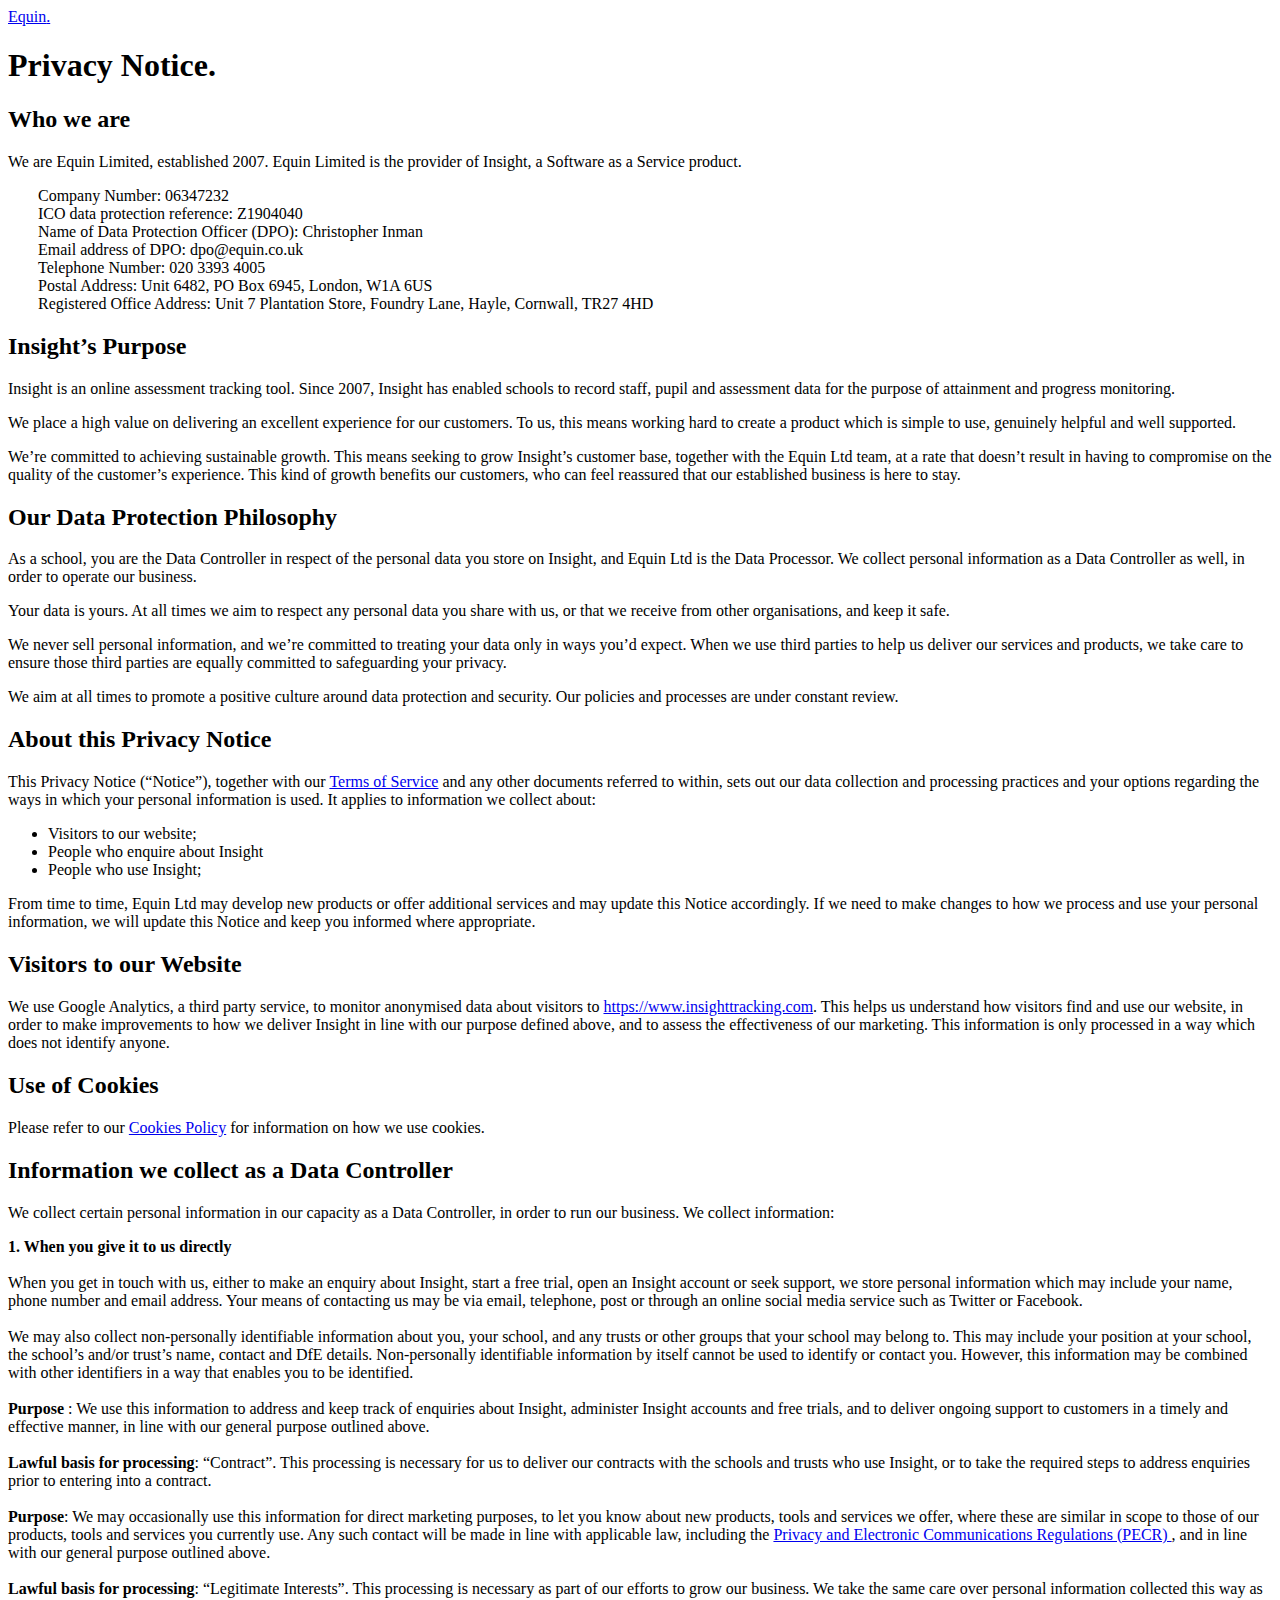
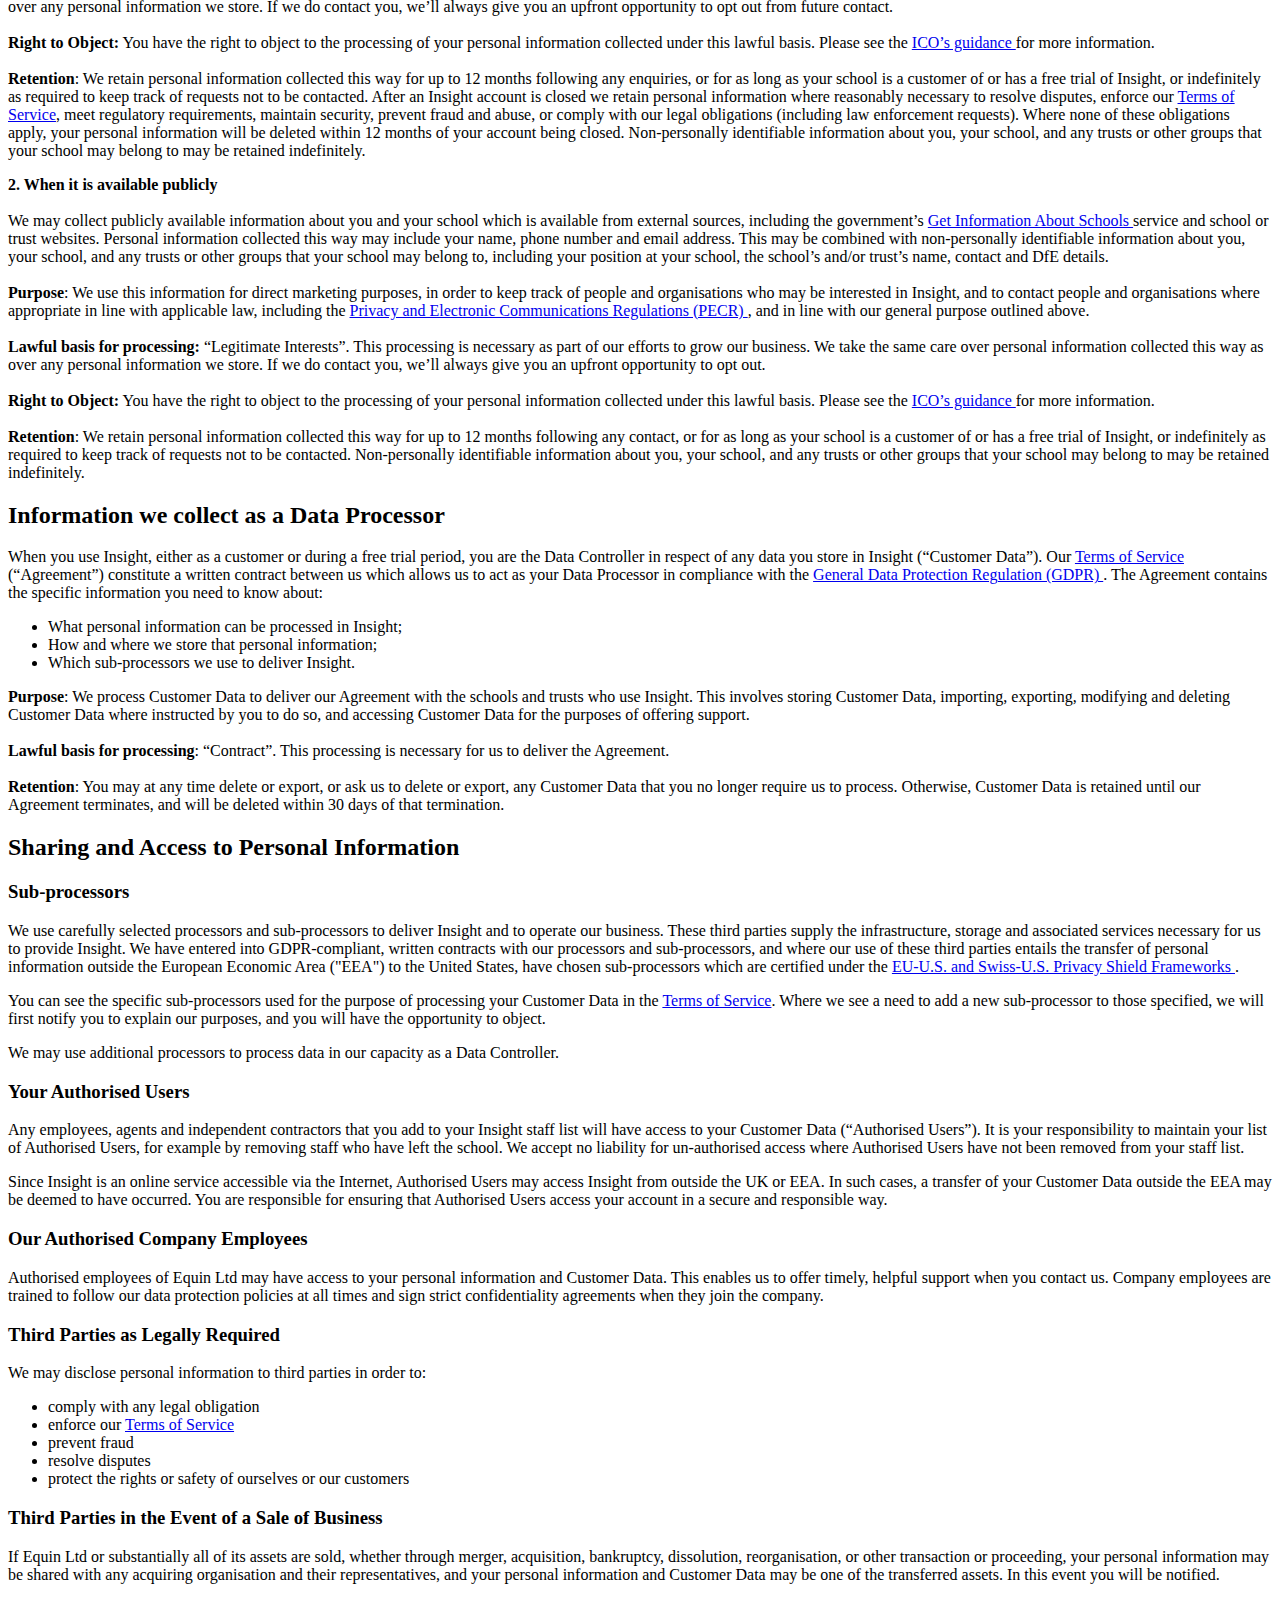
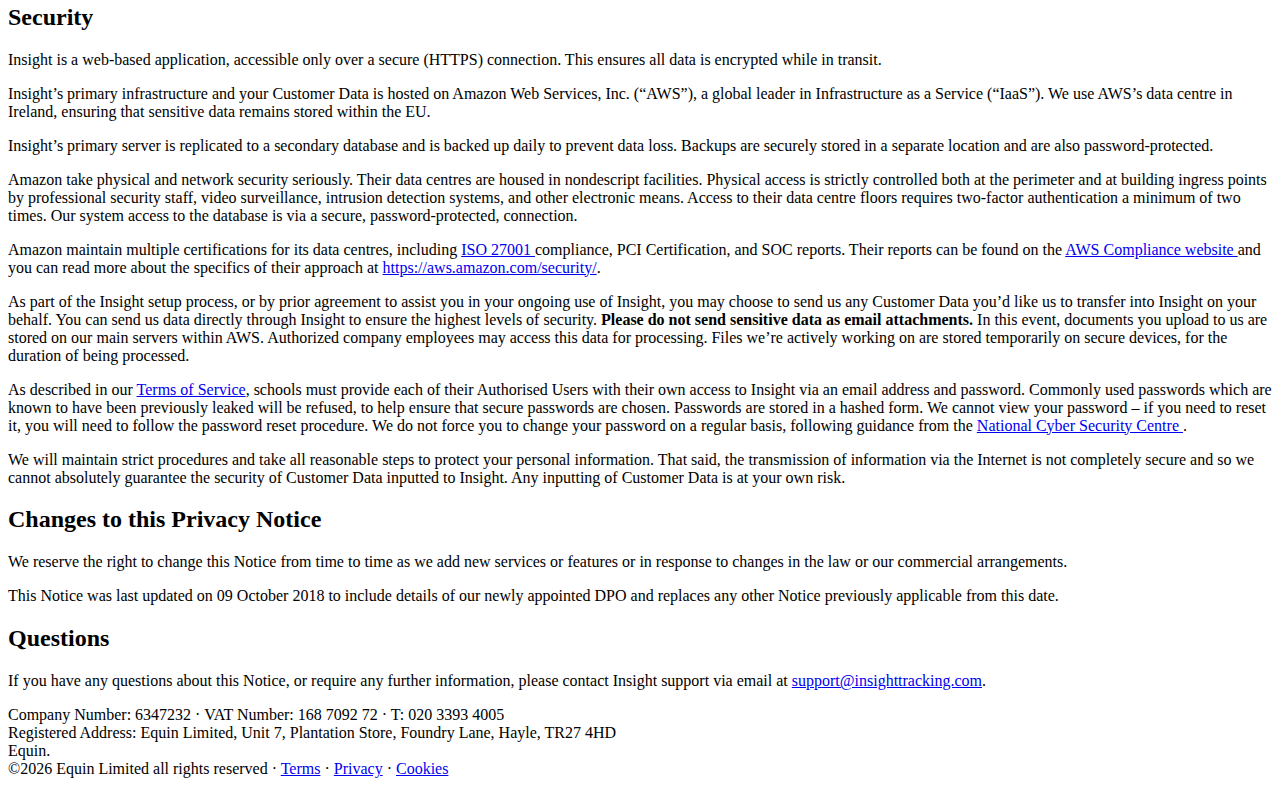
==== privacy.html @ fc026d19 "Removed phone number" ====
<!DOCTYPE html>
<html lang="en">
	<head>
		<meta charset="utf-8" />
		<meta name="viewport" content="width=device-width, initial-scale=1">
		<title>Equin</title>
		<meta name="description" content="Equin" />
		<link href="https://fonts.googleapis.com/css?family=Montserrat:300,400,600" rel="stylesheet" />
		<link href="style.css" rel="stylesheet" />
		<link rel="stylesheet" href="https://use.fontawesome.com/releases/v5.7.1/css/all.css" integrity="sha384-fnmOCqbTlWIlj8LyTjo7mOUStjsKC4pOpQbqyi7RrhN7udi9RwhKkMHpvLbHG9Sr" crossorigin="anonymous">
	</head>

	<body>
		<header>
			<div class="container">
				<div class="header-info">
					<a href="index.html" class="logo">Equin<span class="blue dot">.</span></a>
					<div class="contact">
						<!--<span class="contact-icon phone">
							<a href="tel:01234567890"><i class="fas fa-phone"></i></span></a>
						</span>-->
						<span class="contact-icon email">
								<a href="mailTo:email@address.com" target="_blank"><i class="fas fa-envelope"></i></span></a>
						</span>
					</div>
				</div>
			</div>
		</header>
			<section class="content">
				<div class="content-wrapper">
					<h1>Privacy Notice<span class="blue dot">.</span></h1>
				<div>
					<h2>Who we are</h2>
					<p>
						We are Equin Limited, established 2007. Equin Limited is the provider of Insight, a Software as a Service product.
					</p>
					<p style="margin-left: 30px;">
						Company Number: 06347232<br />
						ICO data protection reference: Z1904040<br />
						Name of Data Protection Officer (DPO): Christopher Inman<br />
						Email address of DPO: dpo@equin.co.uk<br />
						Telephone Number: 020 3393 4005<br />
						Postal Address: Unit 6482, PO Box 6945, London, W1A 6US<br />
						Registered Office Address: Unit 7 Plantation Store, Foundry Lane, Hayle, Cornwall, TR27 4HD
					</p>
					<h2>Insight’s Purpose</h2>
					<p>
						Insight is an online assessment tracking tool. Since 2007,
						Insight has enabled schools to record staff, pupil and assessment data for the
						purpose of attainment and progress monitoring.
					</p>
					<p>
						We place a high value on delivering an excellent experience
						for our customers. To us, this means working hard to create a product which is
						simple to use, genuinely helpful and well supported.
					</p>
					<p>
						We’re committed to achieving sustainable growth. This means seeking
						to grow Insight’s customer base, together with the Equin Ltd team, at a rate
						that doesn’t result in having to compromise on the quality of the customer’s
						experience. This kind of growth benefits our customers, who can feel reassured
						that our established business is here to stay.
					</p>
					<h2>Our Data Protection Philosophy</h2>
					<p>
						As a school, you are the Data Controller in respect of the
						personal data you store on Insight, and Equin Ltd is the Data Processor. We
						collect personal information as a Data Controller as well, in order to operate our
						business.
					</p>
					<p>
						Your data is yours. At all times we aim to respect any
						personal data you share with us, or that we receive from other organisations,
						and keep it safe.
					</p>
					<p>
						We never sell personal information, and we’re committed to treating
						your data only in ways you’d expect. When we use third parties to help us
						deliver our services and products, we take care to ensure those third parties
						are equally committed to safeguarding your privacy.
					</p>
					<p>
						We aim at all times to promote a positive culture around
						data protection and security. Our policies and processes are under constant
						review.
					</p>
					<h2>About this Privacy Notice</h2>
					<p>
						This Privacy Notice (“Notice”), together with our <a href="https://www.insighttracking.com/terms-of-service">Terms of Service</a>
						and any other documents referred to within, sets out our data collection and
						processing practices and your options regarding the ways in which your personal
						information is used.  It applies to information we collect about:
					</p>
					<ul class="bullet">
						<li> Visitors to our website; </li>
						<li>People who enquire about Insight</li>
						<li>People who use Insight;</li>
					</ul>
					<p>
						From time to time, Equin Ltd may develop new products or
						offer additional services and may update this Notice accordingly. If we need to
						make changes to how we process and use your personal information, we will
						update this Notice and keep you informed where appropriate.
					</p>
					<h2>Visitors to our Website</h2>
					<p>
						We use Google Analytics, a third party service, to monitor
						anonymised data about visitors to <a href="https://www.insighttracking.com">https://www.insighttracking.com</a>.
						This helps us understand how visitors find and use our website, in order to
						make improvements to how we deliver Insight in line with our purpose defined
						above, and to assess the effectiveness of our marketing. This information is
						only processed in a way which does not identify anyone.
					</p>
					<h2>Use of Cookies</h2>
					<p>
						Please refer to our <a href="https://www.insighttracking.com/cookies-policy">Cookies Policy</a> for
						information on how we use cookies.
					</p>
					<h2>Information we collect as a Data Controller</h2>
					<p>
						We collect certain personal information in our capacity as a
						Data Controller, in order to run our business. We collect information:
					</p>
					<p>
						<b>
							1. When you give it to us directly <br>
						</b><br>
						When you get in touch with us, either to make an enquiry about Insight, start a
						free trial, open an Insight account or seek support, we store personal
						information which may include your name, phone number and email address. Your means
						of contacting us may be via email, telephone, post or through an online social
						media service such as Twitter or Facebook.<br>
						<br>
						We may also collect non-personally identifiable information about you, your
						school, and any trusts or other groups that your school may belong to. This may
						include your position at your school, the school’s and/or trust’s name, contact
						and DfE details. Non-personally identifiable information by itself cannot be
						used to identify or contact you. However, this information may be combined with
						other identifiers in a way that enables you to be identified.<b>
							<br>
							<br>
							Purpose
						</b>: We use this information to address and keep track of enquiries about
						Insight, administer Insight accounts and free trials, and to deliver ongoing
						support to customers in a timely and effective manner, in line with our general
						purpose outlined above.<br>
						<br>
						<b>Lawful basis for processing</b>: “Contract”. This processing is necessary
						for us to deliver our contracts with the schools and trusts who use Insight, or
						to take the required steps to address enquiries prior to entering into a
						contract.<br>
						<br>
						<b>Purpose</b>: We may occasionally use this information for direct marketing
						purposes, to let you know about new products, tools and services we offer,
						where these are similar in scope to those of our products, tools and services
						you currently use. Any such contact will be made in line with applicable law,
						including the <a href="https://ico.org.uk/about-the-ico/what-we-do/legislation-we-cover/privacy-and-electronic-communications-regulations/">
							Privacy
							and Electronic Communications Regulations (PECR)
						</a>, and in line with our
						general purpose outlined above.<br>
						<br>
						<b>Lawful basis for processing</b>: “Legitimate Interests”. This processing is
						necessary as part of our efforts to grow our business. We take the same care
						over personal information collected this way as over any personal information
						we store. If we do contact you, we’ll always give you an upfront opportunity to
						opt out from future contact.<br>
						<br>
						<b>Right to Object:</b> You have the right to object to the processing of your
						personal information collected under this lawful basis. Please see the <a href="https://ico.org.uk/for-organisations/guide-to-the-general-data-protection-regulation-gdpr/individual-rights/right-to-object/">
							ICO’s
							guidance
						</a> for more information.<br>
						<br>
						<b>Retention</b>: We retain personal information collected this way for up to
						12 months following any enquiries, or for as long as your school is a customer
						of or has a free trial of Insight, or indefinitely as required to keep track of
						requests not to be contacted. After an Insight account is closed we retain personal
						information where reasonably necessary to resolve disputes, enforce our <a href="https://www.insighttracking.com/terms-of-service">Terms of Service</a>, meet
						regulatory requirements, maintain security, prevent fraud and abuse, or comply
						with our legal obligations (including law enforcement requests). Where none of
						these obligations apply, your personal information will be deleted within 12
						months of your account being closed. Non-personally identifiable information
						about you, your school, and any trusts or other groups that your school may
						belong to may be retained indefinitely.
					</p>
					<p>
						<b>
							2. When it
							is available publicly<br>
							<br>
						</b>We may collect publicly available information about you and your school
						which is available from external sources, including the government’s <a href="https://get-information-schools.service.gov.uk/">
							Get Information About
							Schools
						</a> service and school or trust websites. Personal information
						collected this way may include your name, phone number and email address. This
						may be combined with non-personally identifiable information about you, your
						school, and any trusts or other groups that your school may belong to,
						including your position at your school, the school’s and/or trust’s name,
						contact and DfE details.<br>
						<br>
						<b>Purpose</b>: We use this information for direct marketing purposes, in order
						to keep track of people and organisations who may be interested in Insight, and
						to contact people and organisations where appropriate in line with applicable
						law, including the <a href="https://ico.org.uk/about-the-ico/what-we-do/legislation-we-cover/privacy-and-electronic-communications-regulations/">
							Privacy
							and Electronic Communications Regulations (PECR)
						</a>, and in line with our
						general purpose outlined above.<br>
						<br>
						<b>Lawful basis for processing:</b> “Legitimate Interests”. This processing is
						necessary as part of our efforts to grow our business. We take the same care
						over personal information collected this way as over any personal information
						we store. If we do contact you, we’ll always give you an upfront opportunity to
						opt out.<br>
						<br>
						<b>Right to Object:</b> You have the right to object to the processing of your
						personal information collected under this lawful basis. Please see the <a href="https://ico.org.uk/for-organisations/guide-to-the-general-data-protection-regulation-gdpr/individual-rights/right-to-object/">
							ICO’s
							guidance
						</a> for more information.<br>
						<br>
						<b>Retention</b>: We retain personal information collected this way for up to
						12 months following any contact, or for as long as your school is a customer of
						or has a free trial of Insight, or indefinitely as required to keep track of
						requests not to be contacted. Non-personally identifiable information about
						you, your school, and any trusts or other groups that your school may belong to
						may be retained indefinitely.
					</p>
					<h2>Information we collect as a Data Processor</h2>
					<p>
						When you use Insight, either as a customer or during a free
						trial period, you are the Data Controller in respect of any data you store in
						Insight (“Customer Data”). Our <a href="https://www.insighttracking.com/terms-of-service">Terms of Service</a> (“Agreement”)
						constitute a written contract between us which allows us to act as your Data
						Processor in compliance with the <a href="https://ico.org.uk/for-organisations/guide-to-the-general-data-protection-regulation-gdpr/individual-rights/right-to-object/">
							General
							Data Protection Regulation (GDPR)
						</a>. The Agreement contains the specific information
						you need to know about:
					</p>
					<ul class=bullet>
						<li>What personal information can be processed in Insight;</li>
						<li>How and where we store that personal information;</li>
						<li>Which sub-processors we use to deliver Insight.</li>
					</ul>
					<p>
						<b>Purpose</b>: We process Customer Data to deliver our Agreement
						with the schools and trusts who use Insight. This involves storing Customer
						Data, importing, exporting, modifying and deleting Customer Data where
						instructed by you to do so, and accessing Customer Data for the purposes of
						offering support.<br>
						<br>
						<b>Lawful basis for processing</b>: “Contract”. This processing is necessary
						for us to deliver the Agreement.<br>
						<br>
						<b>Retention</b>: You may at any time delete or export, or ask us to delete or
						export, any Customer Data that you no longer require us to process. Otherwise,
						Customer Data is retained until our Agreement terminates, and will be deleted
						within 30 days of that termination.
					</p>
					<h2>Sharing and Access to Personal Information</h2>
					<h3>Sub-processors</h3>
					<p>
						We use carefully selected processors and sub-processors to
						deliver Insight and to operate our business. These third parties supply the
						infrastructure, storage and associated services necessary for us to provide Insight.
						We have entered into GDPR-compliant, written contracts with our processors and sub-processors,
						and where our use of these third parties entails the transfer of personal
						information outside the European Economic Area (&quot;EEA&quot;) to the United
						States, have chosen sub-processors which are certified under the <a href="https://www.privacyshield.gov/welcome">
							EU-U.S. and Swiss-U.S. Privacy Shield
							Frameworks
						</a>.
					</p>
					<p>
						You can see the specific sub-processors used for the purpose
						of processing your Customer Data in the <a href="https://www.insighttracking.com/terms-of-service">Terms of Service</a>.
						Where we see a need to add a new sub-processor to those specified, we will
						first notify you to explain our purposes, and you will have the opportunity to
						object.
					</p>
					<p>
						We may use additional processors to process data in our
						capacity as a Data Controller.
					</p>
					<h3>Your Authorised Users</h3>
					<p>
						Any employees, agents and independent contractors that
						you add to your Insight staff list will have access to your Customer Data
						(“Authorised Users”). It is your responsibility to maintain your list of
						Authorised Users, for example by removing staff who have left the school. We
						accept no liability for un-authorised access where Authorised Users have not
						been removed from your staff list.
					</p>
					<p>
						Since Insight is an online service accessible via the
						Internet, Authorised Users may access Insight from outside the UK or EEA. In
						such cases, a transfer of your Customer Data outside the EEA may be deemed to
						have occurred. You are responsible for ensuring that Authorised Users access your
						account in a secure and responsible way.
					</p>
					<h3>Our Authorised Company Employees</h3>
					<p>
						Authorised employees of Equin Ltd may have access to your personal
						information and Customer Data. This enables us to offer timely, helpful
						support when you contact us. Company employees are trained to follow our data
						protection policies at all times and sign strict confidentiality agreements
						when they join the company.
					</p>
					<h3>Third Parties as Legally Required</h3>
					<p>
						We may disclose personal information to third parties in
						order to:
					</p>
					<ul class=bullet>
						<li>comply with any legal obligation</li>
						<li>enforce our <a href="https://www.insighttracking.com/terms-of-service">Terms of Service</a></li>
						<li>prevent fraud</li>
						<li>resolve disputes</li>
						<li>protect the rights or safety of ourselves or our customers</li>
					</ul>
					<h3>Third Parties in the Event of a Sale of Business</h3>
					<p>
						If Equin Ltd or substantially all of its assets are sold,
						whether through merger, acquisition, bankruptcy, dissolution, reorganisation,
						or other transaction or proceeding, your personal information may be shared
						with any acquiring organisation and their representatives, and your personal
						information and Customer Data may be one of the transferred assets. In this
						event you will be notified.
					</p>
					<h2>Security</h2>
					<p>
						Insight is a web-based application, accessible only over a
						secure (HTTPS) connection. This ensures all data is encrypted while in transit.
					</p>
					<p>
						Insight’s primary infrastructure
						and your Customer Data is hosted on Amazon Web Services, Inc. (“AWS”), a global
						leader in Infrastructure as a Service (“IaaS”). We use AWS’s data centre in
						Ireland, ensuring that sensitive data remains stored within the EU.
					</p>
					<p>
						Insight’s primary server is replicated to a secondary
						database and is backed up daily to prevent data loss. Backups are securely
						stored in a separate location and are also password-protected.
					</p>
					<p>
						Amazon take physical and network security seriously. Their
						data centres are housed in nondescript facilities. Physical access is strictly
						controlled both at the perimeter and at building ingress points by professional
						security staff, video surveillance, intrusion detection systems, and other
						electronic means. Access to their data centre floors requires two-factor
						authentication a minimum of two times. Our system access to the database is via
						a secure, password-protected, connection.
					</p>
					<p>
						Amazon maintain multiple
						certifications for its data centres, including
						<a href="https://www.iso.org/isoiec-27001-information-security.html"> ISO 27001 </a>
						compliance, PCI Certification, and SOC
						reports. Their reports can be found on the
						<a href="https://aws.amazon.com/compliance/"> AWS Compliance website </a>
						and you can read more about the
						specifics of their approach at
						<a href="https://aws.amazon.com/security/">https://aws.amazon.com/security/</a>.
					</p>
					<p>
						As part of the Insight setup process, or by prior agreement to
						assist you in your ongoing use of Insight, you may choose to send us any
						Customer Data you’d like us to transfer into Insight on your behalf. You can
						send us data directly through Insight to ensure the highest levels of security.
						<b>Please do not send sensitive data as email attachments. </b>In this event,
						documents you upload to us are stored on our main servers within AWS.
						Authorized company employees may access this data for processing. Files we’re
						actively working on are stored temporarily on secure devices, for the duration
						of being processed.
					</p>
					<p>
						As described in our <a href="https://www.insighttracking.com/terms-of-service">Terms of Service</a>, schools
						must provide each of their Authorised Users with their own access to Insight
						via an email address and password. Commonly used passwords which are known to
						have been previously leaked will be refused, to help ensure that secure
						passwords are chosen. Passwords are stored in a hashed form. We cannot view
						your password – if you need to reset it, you will need to follow the password
						reset procedure. We do not force you to change your password on a regular
						basis, following guidance from the <a href="https://www.ncsc.gov.uk/articles/problems-forcing-regular-password-expiry">
							National
							Cyber Security Centre
						</a>.
					</p>
					<p>
						We will
						maintain strict procedures and take all reasonable steps to protect your
						personal information. That said, the transmission of information via the
						Internet is not completely secure and so we cannot absolutely guarantee the
						security of Customer Data inputted to Insight. Any inputting of Customer Data
						is at your own risk.
					</p>
					<h2>Changes to this Privacy Notice</h2>
					<p>
						We reserve the right to change this Notice from time to time
						as we add new services or features or in response to changes in the law or our
						commercial arrangements.
					</p>
					<p>
						This Notice was last updated on 09 October 2018 to include details of our newly appointed DPO and replaces any
						other Notice previously applicable from this date.
					</p>
					<h2>Questions</h2>
					<p>
						If you have any questions about this Notice, or require any
						further information, please contact Insight support via email at <a href="mailto:support@insighttracking.com">support@insighttracking.com</a>.
					</p>
				</div>
			</section>
			<footer>
				<div class="container">
					<div class="footer-col footer-col-1">
						<span class="footer-copy">Company Number: 6347232 &middot; VAT Number: 168 7092 72 &middot; T: 020 3393 4005</span><br>
						<span class="footer-copy">Registered Address: Equin Limited, Unit 7, Plantation Store, Foundry Lane, Hayle, TR27 4HD</span>
					</div>
					<div class="footer-col footer-col-2">
						<div class="footer-logo">
							Equin<span class="blue footer-dot">.</span>
						</div>
						&copy;<script type="text/javascript">document.write(new Date().getFullYear());</script> Equin Limited all rights reserved &middot; <a href="terms.html">Terms</a> &middot; <a href="privacy.html">Privacy</a> &middot; <a href="cookies.html">Cookies</a>
					</div>
				</div>
			</footer>
	</body>
</html>
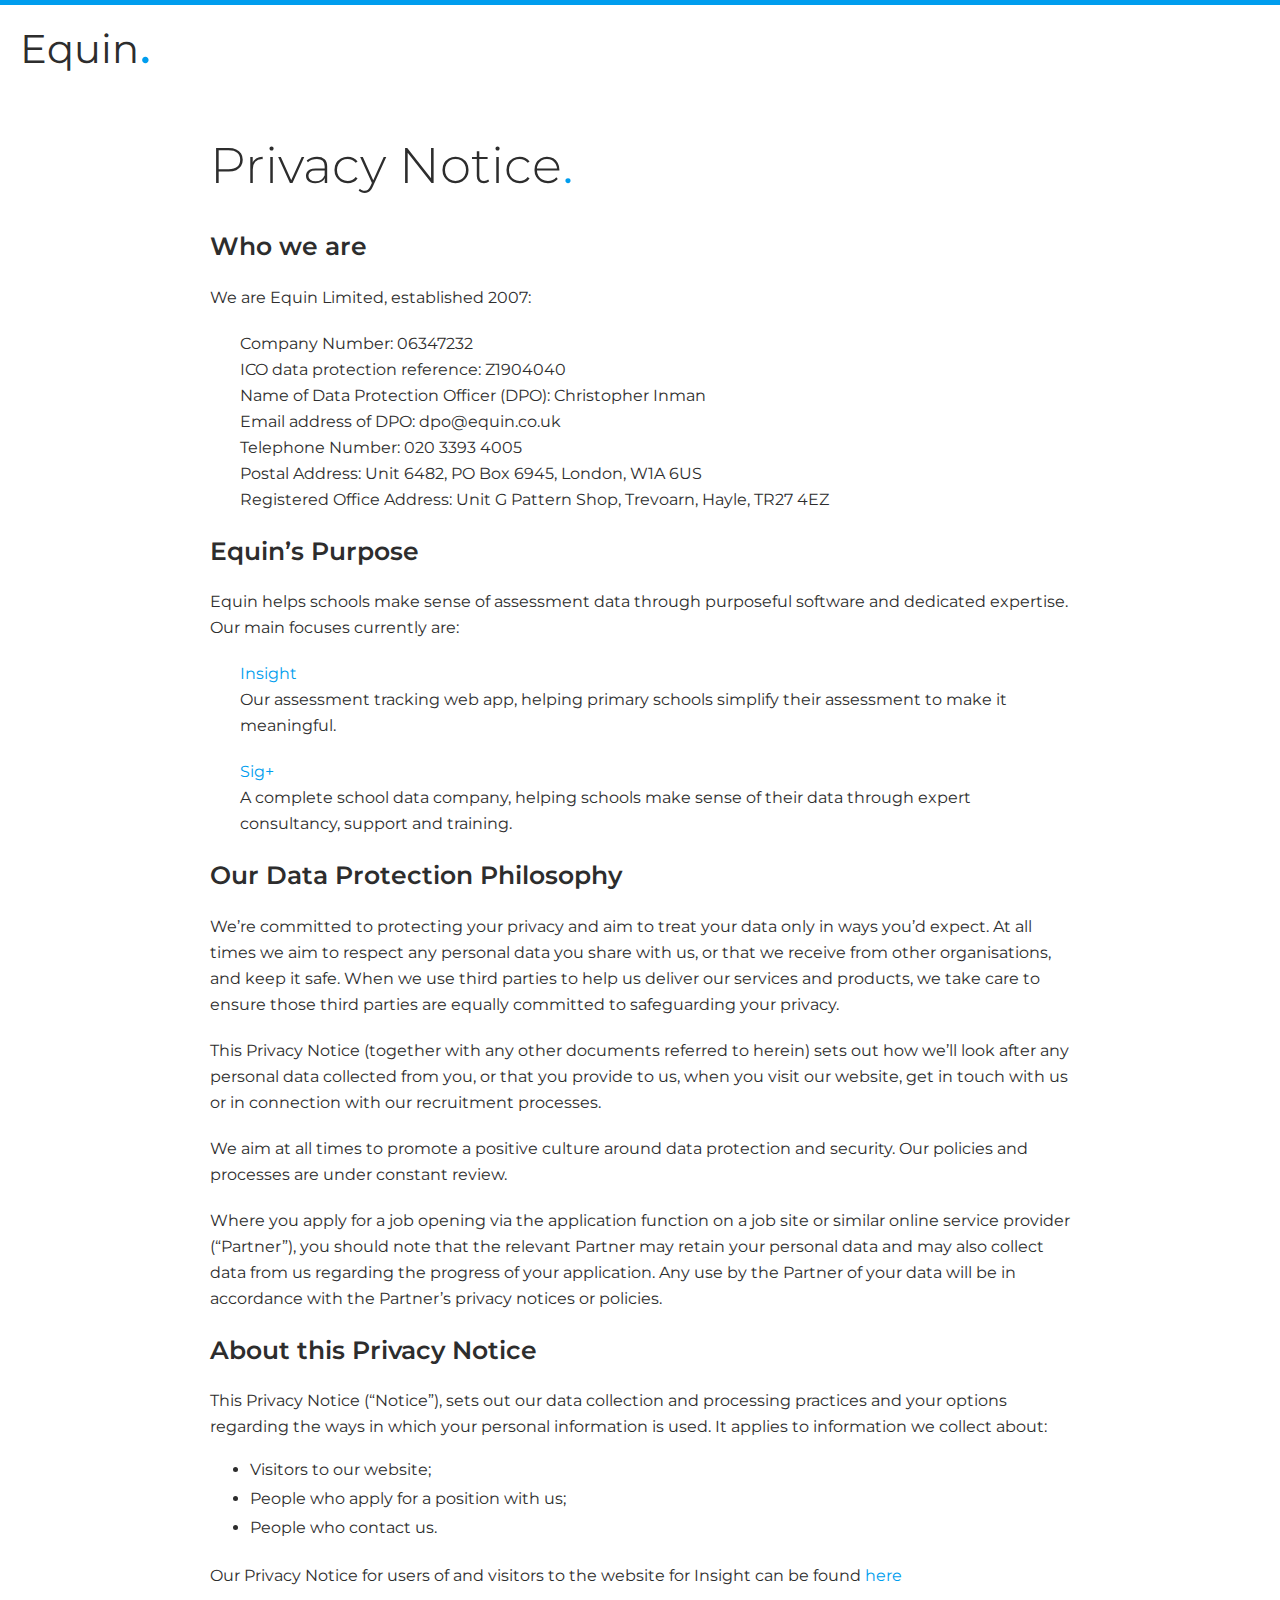
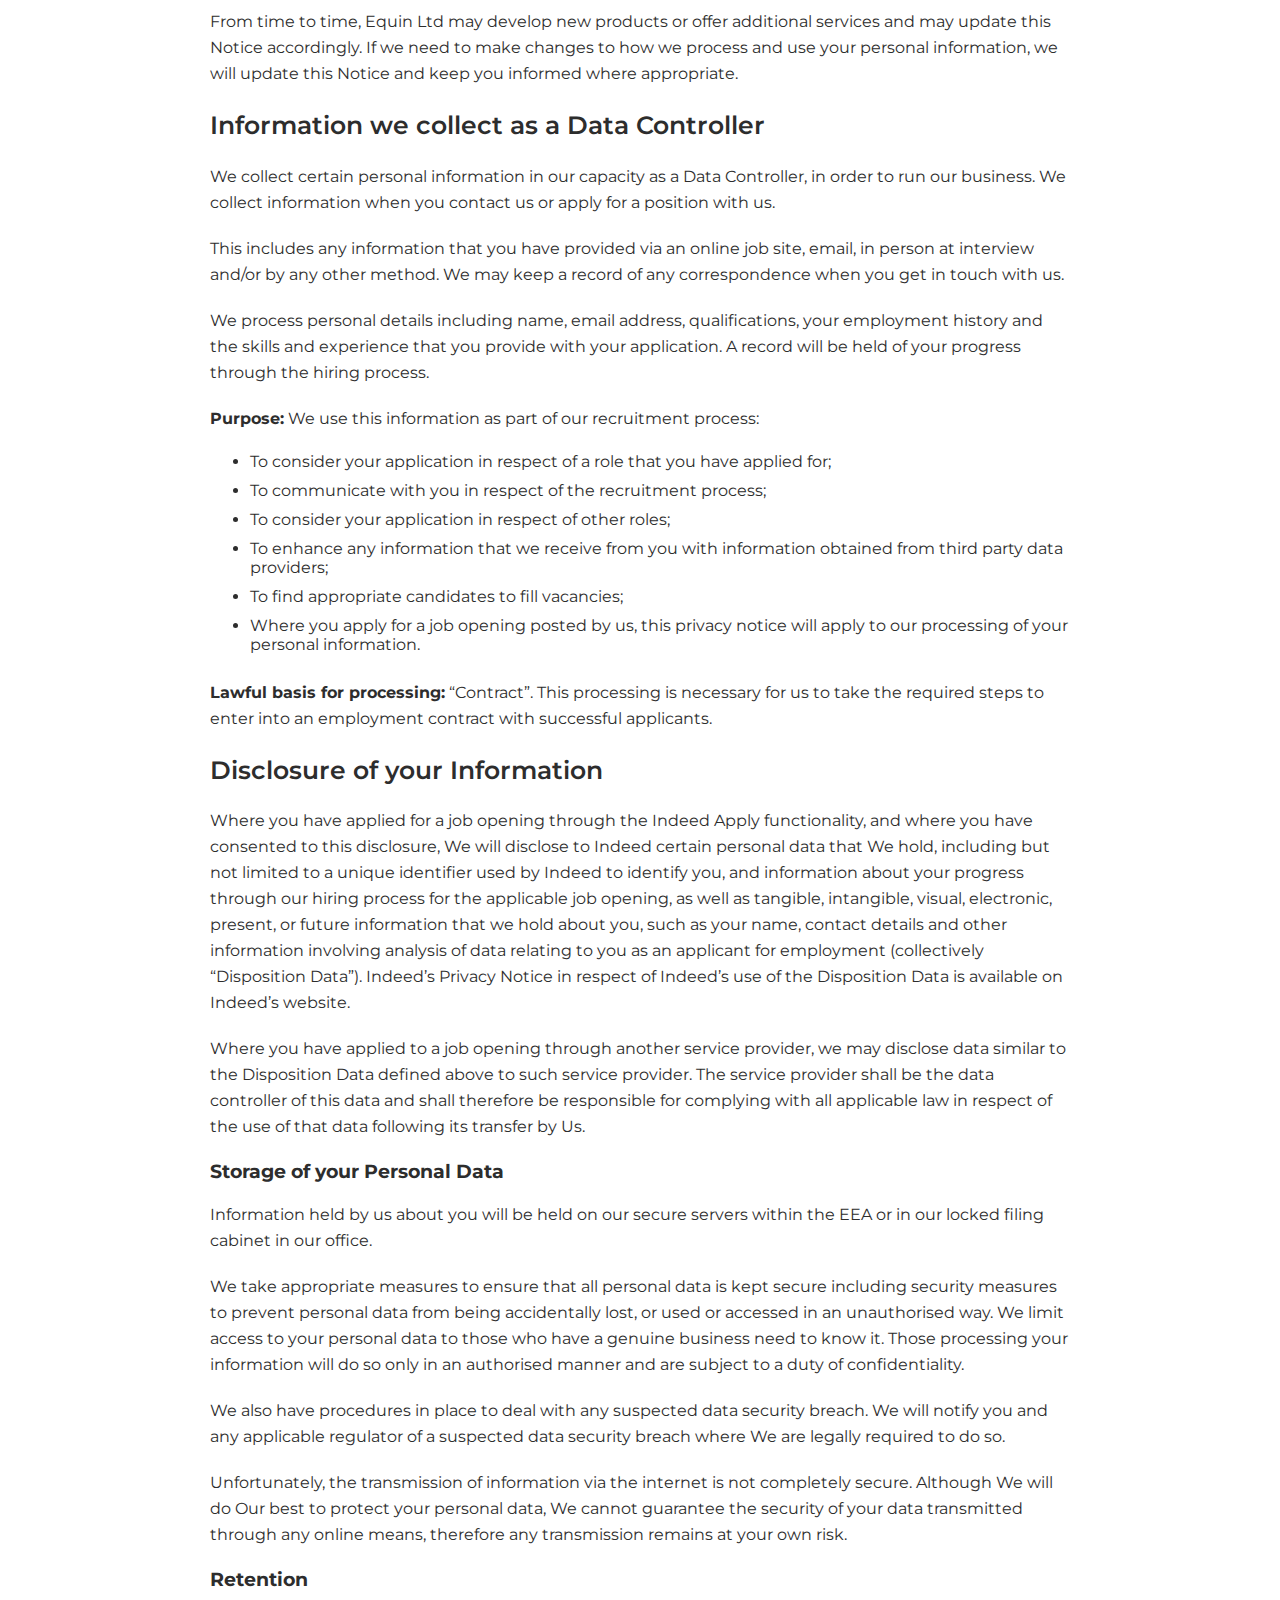
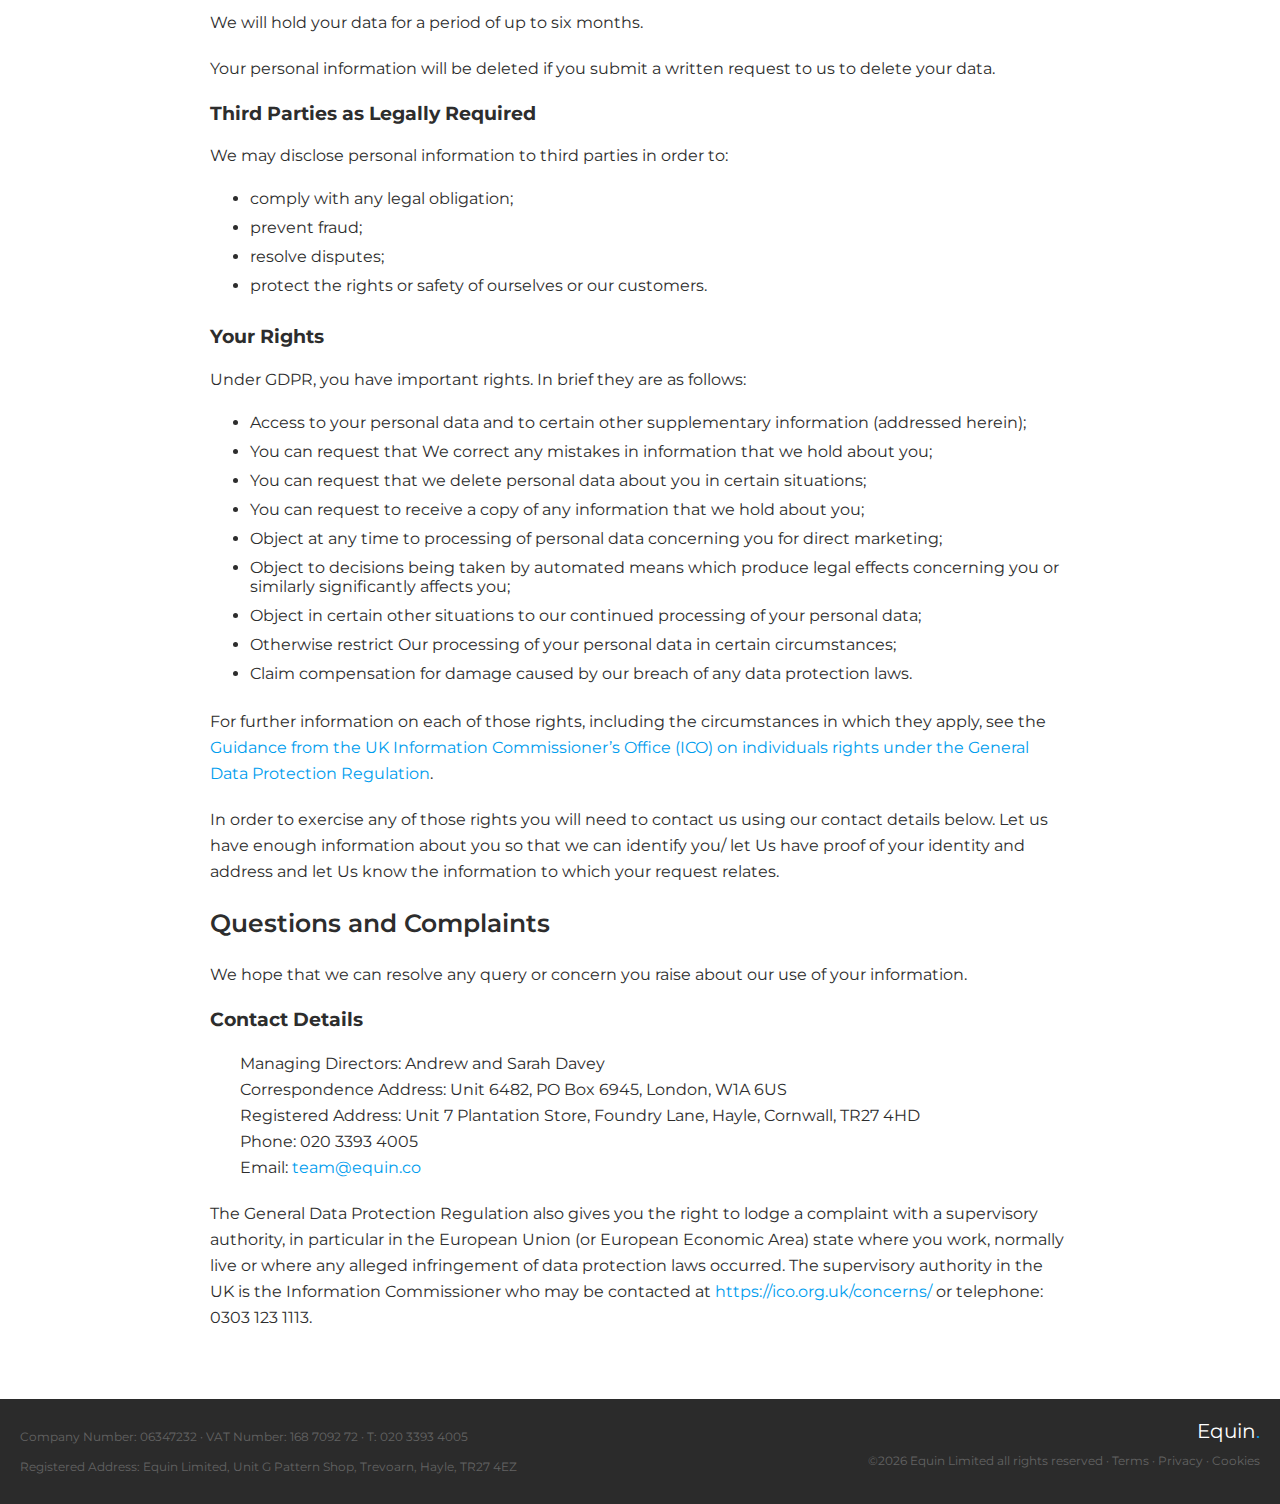
==== commit cd114aeb: "Update privacy.html" ====
--- a/privacy.html
+++ b/privacy.html
@@ -32,7 +32,7 @@
 				<div>
 					<h2>Who we are</h2>
 					<p>
-						We are Equin Limited, established 2007. Equin Limited is the provider of Insight, a Software as a Service product.
+						We are Equin Limited, established 2007:
 					</p>
 					<p style="margin-left: 30px;">
 						Company Number: 06347232<br />
@@ -41,385 +41,173 @@
 						Email address of DPO: dpo@equin.co.uk<br />
 						Telephone Number: 020 3393 4005<br />
 						Postal Address: Unit 6482, PO Box 6945, London, W1A 6US<br />
-						Registered Office Address: Unit 7 Plantation Store, Foundry Lane, Hayle, Cornwall, TR27 4HD
-					</p>
-					<h2>Insight’s Purpose</h2>
-					<p>
-						Insight is an online assessment tracking tool. Since 2007,
-						Insight has enabled schools to record staff, pupil and assessment data for the
-						purpose of attainment and progress monitoring.
-					</p>
-					<p>
-						We place a high value on delivering an excellent experience
-						for our customers. To us, this means working hard to create a product which is
-						simple to use, genuinely helpful and well supported.
-					</p>
-					<p>
-						We’re committed to achieving sustainable growth. This means seeking
-						to grow Insight’s customer base, together with the Equin Ltd team, at a rate
-						that doesn’t result in having to compromise on the quality of the customer’s
-						experience. This kind of growth benefits our customers, who can feel reassured
-						that our established business is here to stay.
-					</p>
-					<h2>Our Data Protection Philosophy</h2>
-					<p>
-						As a school, you are the Data Controller in respect of the
-						personal data you store on Insight, and Equin Ltd is the Data Processor. We
-						collect personal information as a Data Controller as well, in order to operate our
-						business.
-					</p>
-					<p>
-						Your data is yours. At all times we aim to respect any
-						personal data you share with us, or that we receive from other organisations,
-						and keep it safe.
-					</p>
-					<p>
-						We never sell personal information, and we’re committed to treating
-						your data only in ways you’d expect. When we use third parties to help us
-						deliver our services and products, we take care to ensure those third parties
-						are equally committed to safeguarding your privacy.
-					</p>
-					<p>
-						We aim at all times to promote a positive culture around
-						data protection and security. Our policies and processes are under constant
-						review.
-					</p>
-					<h2>About this Privacy Notice</h2>
-					<p>
-						This Privacy Notice (“Notice”), together with our <a href="https://www.insighttracking.com/terms-of-service">Terms of Service</a>
-						and any other documents referred to within, sets out our data collection and
-						processing practices and your options regarding the ways in which your personal
-						information is used.  It applies to information we collect about:
+						Registered Office Address: Unit G Pattern Shop, Trevoarn, Hayle, TR27 4EZ
+					</p>
+					<h2>
+						Equin’s Purpose
+					</h2>
+					<p>
+						Equin helps schools make sense of assessment data through purposeful software and dedicated expertise. Our main focuses currently are:
+					</p>
+					<p style="margin-left: 30px;">
+						<a target="_blank" href="https://www.insighttracking.com/">Insight</a><br />
+						Our assessment tracking web app, helping primary schools simplify their assessment to make it meaningful.
+					</p>
+					<p style="margin-left: 30px;">
+						<a target="_blank" href="https://www.sigplus.co.uk/">Sig+</a><br />
+						A complete school data company, helping schools make sense of their data through expert consultancy, support and training.
+					</p>
+					<h2>
+						Our Data Protection Philosophy
+					</h2>
+					<p>
+						We’re committed to protecting your privacy and aim to treat your data only in ways you’d expect. At all times we aim to respect any personal data you share with us, or that we receive from other organisations, and keep it safe. When we use third parties to help us deliver our services and products, we take care to ensure those third parties are equally committed to safeguarding your privacy.
+					</p>
+					<p>
+						This Privacy Notice (together with any other documents referred to herein) sets out how we’ll look after any personal data collected from you, or that you provide to us, when you visit our website, get in touch with us or in connection with our recruitment processes.
+					</p>
+					<p>
+						We aim at all times to promote a positive culture around data protection and security. Our policies and processes are under constant review.
+					</p>
+					<p>
+						Where you apply for a job opening via the application function on a job site or similar online service provider (“Partner”), you should note that the relevant Partner may retain your personal data and may also collect data from us regarding the progress of your application. Any use by the Partner of your data will be in accordance with the Partner’s privacy notices or policies.
+					</p>
+					<h2>
+						About this Privacy Notice
+					</h2>
+					<p>
+						This Privacy Notice (“Notice”), sets out our data collection and processing practices and your options regarding the ways in which your personal information is used.  It applies to information we collect about:
 					</p>
 					<ul class="bullet">
-						<li> Visitors to our website; </li>
-						<li>People who enquire about Insight</li>
-						<li>People who use Insight;</li>
-					</ul>
-					<p>
-						From time to time, Equin Ltd may develop new products or
-						offer additional services and may update this Notice accordingly. If we need to
-						make changes to how we process and use your personal information, we will
-						update this Notice and keep you informed where appropriate.
-					</p>
-					<h2>Visitors to our Website</h2>
-					<p>
-						We use Google Analytics, a third party service, to monitor
-						anonymised data about visitors to <a href="https://www.insighttracking.com">https://www.insighttracking.com</a>.
-						This helps us understand how visitors find and use our website, in order to
-						make improvements to how we deliver Insight in line with our purpose defined
-						above, and to assess the effectiveness of our marketing. This information is
-						only processed in a way which does not identify anyone.
-					</p>
-					<h2>Use of Cookies</h2>
-					<p>
-						Please refer to our <a href="https://www.insighttracking.com/cookies-policy">Cookies Policy</a> for
-						information on how we use cookies.
-					</p>
-					<h2>Information we collect as a Data Controller</h2>
-					<p>
-						We collect certain personal information in our capacity as a
-						Data Controller, in order to run our business. We collect information:
-					</p>
-					<p>
-						<b>
-							1. When you give it to us directly <br>
-						</b><br>
-						When you get in touch with us, either to make an enquiry about Insight, start a
-						free trial, open an Insight account or seek support, we store personal
-						information which may include your name, phone number and email address. Your means
-						of contacting us may be via email, telephone, post or through an online social
-						media service such as Twitter or Facebook.<br>
-						<br>
-						We may also collect non-personally identifiable information about you, your
-						school, and any trusts or other groups that your school may belong to. This may
-						include your position at your school, the school’s and/or trust’s name, contact
-						and DfE details. Non-personally identifiable information by itself cannot be
-						used to identify or contact you. However, this information may be combined with
-						other identifiers in a way that enables you to be identified.<b>
-							<br>
-							<br>
-							Purpose
-						</b>: We use this information to address and keep track of enquiries about
-						Insight, administer Insight accounts and free trials, and to deliver ongoing
-						support to customers in a timely and effective manner, in line with our general
-						purpose outlined above.<br>
-						<br>
-						<b>Lawful basis for processing</b>: “Contract”. This processing is necessary
-						for us to deliver our contracts with the schools and trusts who use Insight, or
-						to take the required steps to address enquiries prior to entering into a
-						contract.<br>
-						<br>
-						<b>Purpose</b>: We may occasionally use this information for direct marketing
-						purposes, to let you know about new products, tools and services we offer,
-						where these are similar in scope to those of our products, tools and services
-						you currently use. Any such contact will be made in line with applicable law,
-						including the <a href="https://ico.org.uk/about-the-ico/what-we-do/legislation-we-cover/privacy-and-electronic-communications-regulations/">
-							Privacy
-							and Electronic Communications Regulations (PECR)
-						</a>, and in line with our
-						general purpose outlined above.<br>
-						<br>
-						<b>Lawful basis for processing</b>: “Legitimate Interests”. This processing is
-						necessary as part of our efforts to grow our business. We take the same care
-						over personal information collected this way as over any personal information
-						we store. If we do contact you, we’ll always give you an upfront opportunity to
-						opt out from future contact.<br>
-						<br>
-						<b>Right to Object:</b> You have the right to object to the processing of your
-						personal information collected under this lawful basis. Please see the <a href="https://ico.org.uk/for-organisations/guide-to-the-general-data-protection-regulation-gdpr/individual-rights/right-to-object/">
-							ICO’s
-							guidance
-						</a> for more information.<br>
-						<br>
-						<b>Retention</b>: We retain personal information collected this way for up to
-						12 months following any enquiries, or for as long as your school is a customer
-						of or has a free trial of Insight, or indefinitely as required to keep track of
-						requests not to be contacted. After an Insight account is closed we retain personal
-						information where reasonably necessary to resolve disputes, enforce our <a href="https://www.insighttracking.com/terms-of-service">Terms of Service</a>, meet
-						regulatory requirements, maintain security, prevent fraud and abuse, or comply
-						with our legal obligations (including law enforcement requests). Where none of
-						these obligations apply, your personal information will be deleted within 12
-						months of your account being closed. Non-personally identifiable information
-						about you, your school, and any trusts or other groups that your school may
-						belong to may be retained indefinitely.
-					</p>
-					<p>
-						<b>
-							2. When it
-							is available publicly<br>
-							<br>
-						</b>We may collect publicly available information about you and your school
-						which is available from external sources, including the government’s <a href="https://get-information-schools.service.gov.uk/">
-							Get Information About
-							Schools
-						</a> service and school or trust websites. Personal information
-						collected this way may include your name, phone number and email address. This
-						may be combined with non-personally identifiable information about you, your
-						school, and any trusts or other groups that your school may belong to,
-						including your position at your school, the school’s and/or trust’s name,
-						contact and DfE details.<br>
-						<br>
-						<b>Purpose</b>: We use this information for direct marketing purposes, in order
-						to keep track of people and organisations who may be interested in Insight, and
-						to contact people and organisations where appropriate in line with applicable
-						law, including the <a href="https://ico.org.uk/about-the-ico/what-we-do/legislation-we-cover/privacy-and-electronic-communications-regulations/">
-							Privacy
-							and Electronic Communications Regulations (PECR)
-						</a>, and in line with our
-						general purpose outlined above.<br>
-						<br>
-						<b>Lawful basis for processing:</b> “Legitimate Interests”. This processing is
-						necessary as part of our efforts to grow our business. We take the same care
-						over personal information collected this way as over any personal information
-						we store. If we do contact you, we’ll always give you an upfront opportunity to
-						opt out.<br>
-						<br>
-						<b>Right to Object:</b> You have the right to object to the processing of your
-						personal information collected under this lawful basis. Please see the <a href="https://ico.org.uk/for-organisations/guide-to-the-general-data-protection-regulation-gdpr/individual-rights/right-to-object/">
-							ICO’s
-							guidance
-						</a> for more information.<br>
-						<br>
-						<b>Retention</b>: We retain personal information collected this way for up to
-						12 months following any contact, or for as long as your school is a customer of
-						or has a free trial of Insight, or indefinitely as required to keep track of
-						requests not to be contacted. Non-personally identifiable information about
-						you, your school, and any trusts or other groups that your school may belong to
-						may be retained indefinitely.
-					</p>
-					<h2>Information we collect as a Data Processor</h2>
-					<p>
-						When you use Insight, either as a customer or during a free
-						trial period, you are the Data Controller in respect of any data you store in
-						Insight (“Customer Data”). Our <a href="https://www.insighttracking.com/terms-of-service">Terms of Service</a> (“Agreement”)
-						constitute a written contract between us which allows us to act as your Data
-						Processor in compliance with the <a href="https://ico.org.uk/for-organisations/guide-to-the-general-data-protection-regulation-gdpr/individual-rights/right-to-object/">
-							General
-							Data Protection Regulation (GDPR)
-						</a>. The Agreement contains the specific information
-						you need to know about:
-					</p>
-					<ul class=bullet>
-						<li>What personal information can be processed in Insight;</li>
-						<li>How and where we store that personal information;</li>
-						<li>Which sub-processors we use to deliver Insight.</li>
-					</ul>
-					<p>
-						<b>Purpose</b>: We process Customer Data to deliver our Agreement
-						with the schools and trusts who use Insight. This involves storing Customer
-						Data, importing, exporting, modifying and deleting Customer Data where
-						instructed by you to do so, and accessing Customer Data for the purposes of
-						offering support.<br>
-						<br>
-						<b>Lawful basis for processing</b>: “Contract”. This processing is necessary
-						for us to deliver the Agreement.<br>
-						<br>
-						<b>Retention</b>: You may at any time delete or export, or ask us to delete or
-						export, any Customer Data that you no longer require us to process. Otherwise,
-						Customer Data is retained until our Agreement terminates, and will be deleted
-						within 30 days of that termination.
-					</p>
-					<h2>Sharing and Access to Personal Information</h2>
-					<h3>Sub-processors</h3>
-					<p>
-						We use carefully selected processors and sub-processors to
-						deliver Insight and to operate our business. These third parties supply the
-						infrastructure, storage and associated services necessary for us to provide Insight.
-						We have entered into GDPR-compliant, written contracts with our processors and sub-processors,
-						and where our use of these third parties entails the transfer of personal
-						information outside the European Economic Area (&quot;EEA&quot;) to the United
-						States, have chosen sub-processors which are certified under the <a href="https://www.privacyshield.gov/welcome">
-							EU-U.S. and Swiss-U.S. Privacy Shield
-							Frameworks
-						</a>.
-					</p>
-					<p>
-						You can see the specific sub-processors used for the purpose
-						of processing your Customer Data in the <a href="https://www.insighttracking.com/terms-of-service">Terms of Service</a>.
-						Where we see a need to add a new sub-processor to those specified, we will
-						first notify you to explain our purposes, and you will have the opportunity to
-						object.
-					</p>
-					<p>
-						We may use additional processors to process data in our
-						capacity as a Data Controller.
-					</p>
-					<h3>Your Authorised Users</h3>
-					<p>
-						Any employees, agents and independent contractors that
-						you add to your Insight staff list will have access to your Customer Data
-						(“Authorised Users”). It is your responsibility to maintain your list of
-						Authorised Users, for example by removing staff who have left the school. We
-						accept no liability for un-authorised access where Authorised Users have not
-						been removed from your staff list.
-					</p>
-					<p>
-						Since Insight is an online service accessible via the
-						Internet, Authorised Users may access Insight from outside the UK or EEA. In
-						such cases, a transfer of your Customer Data outside the EEA may be deemed to
-						have occurred. You are responsible for ensuring that Authorised Users access your
-						account in a secure and responsible way.
-					</p>
-					<h3>Our Authorised Company Employees</h3>
-					<p>
-						Authorised employees of Equin Ltd may have access to your personal
-						information and Customer Data. This enables us to offer timely, helpful
-						support when you contact us. Company employees are trained to follow our data
-						protection policies at all times and sign strict confidentiality agreements
-						when they join the company.
-					</p>
-					<h3>Third Parties as Legally Required</h3>
+						<li>Visitors to our website;</li>
+						<li>People who apply for a position with us;</li>
+						<li>People who contact us.</li>
+					</ul>
+					<p>
+						Our Privacy Notice for users of and visitors to the website for Insight can be found <a target="_blank" href="https://www.insighttracking.com/privacy">here</a>
+					<p>
+						From time to time, Equin Ltd may develop new products or offer additional services and may update this Notice accordingly. If we need to make changes to how we process and use your personal information, we will update this Notice and keep you informed where appropriate.
+					</p>
+					<h2>
+						Information we collect as a Data Controller
+					</h2>
+					<p>
+						We collect certain personal information in our capacity as a Data Controller, in order to run our business. We collect information when you contact us or apply for a position with us.
+					</p>
+					<p>
+						This includes any information that you have provided via an online job site, email, in person at interview and/or by any other method. We may keep a record of any correspondence when you get in touch with us.  
+					</p>
+					<p>
+						We process personal details including name, email address, qualifications, your employment history and the skills and experience that you provide with your application. A record will be held of your progress through the hiring process.
+					<p>
+					<p>
+						<strong>Purpose:</strong> We use this information as part of our recruitment process:
+					</p>
+					<ul class="bullet">
+						<li>To consider your application in respect of a role that you have applied for;</li>
+						<li>To communicate with you in respect of the recruitment process;</li>
+						<li>To consider your application in respect of other roles;</li>
+						<li>To enhance any information that we receive from you with information obtained from third party data providers;</li>
+						<li>To find appropriate candidates to fill vacancies;</li>
+						<li>Where you apply for a job opening posted by us, this privacy notice will apply to our processing of your personal information.</li>
+					</ul>
+					<p>
+						<strong>Lawful basis for processing:</strong> “Contract”. This processing is necessary for us to take the required steps to enter into an employment contract with successful applicants.
+					</p>
+					<h2>
+						Disclosure of your Information
+					</h2>
+					<p>
+						Where you have applied for a job opening through the Indeed Apply functionality, and where you have consented to this disclosure, We will disclose to Indeed certain personal data that We hold, including but not limited to a unique identifier used by Indeed to identify you, and information about your progress through our hiring process for the applicable job opening, as well as tangible, intangible, visual, electronic, present, or future information that we hold about you, such as your name, contact details and other information involving analysis of data relating to you as an applicant for employment (collectively “Disposition Data”). Indeed’s Privacy Notice in respect of Indeed’s use of the Disposition Data is available on Indeed’s website.
+					</p>
+					<p>
+						Where you have applied to a job opening through another service provider, we may disclose data similar to the Disposition Data defined above to such service provider. The service provider shall be the data controller of this data and shall therefore be responsible for complying with all applicable law in respect of the use of that data following its transfer by Us.
+					</p>
+					<h3>
+						Storage of your Personal Data
+					</h3>
+					<p>
+						Information held by us about you will be held on our secure servers within the EEA or in our locked filing cabinet in our office.
+					</p>
+					<p>
+						We take appropriate measures to ensure that all personal data is kept secure including security measures to prevent personal data from being accidentally lost, or used or accessed in an unauthorised way. We limit access to your personal data to those who have a genuine business need to know it. Those processing your information will do so only in an authorised manner and are subject to a duty of confidentiality.
+					</p>
+					<p>
+						We also have procedures in place to deal with any suspected data security breach. We will notify you and any applicable regulator of a suspected data security breach where We are legally required to do so.
+					</p>
+					<p>
+						Unfortunately, the transmission of information via the internet is not completely secure. Although We will do Our best to protect your personal data, We cannot guarantee the security of your data transmitted through any online means, therefore any transmission remains at your own risk.
+					</p>
+					<h3>
+						Retention
+					</h3>
+					<p>
+						We will hold your data for a period of up to six months.
+					</p>
+					<p>
+						Your personal information will be deleted if you submit a written request to us to delete your data. 
+					</p>
+					<h3>
+						Third Parties as Legally Required
+					</h3>
 					<p>
 						We may disclose personal information to third parties in
 						order to:
 					</p>
 					<ul class=bullet>
-						<li>comply with any legal obligation</li>
-						<li>enforce our <a href="https://www.insighttracking.com/terms-of-service">Terms of Service</a></li>
-						<li>prevent fraud</li>
-						<li>resolve disputes</li>
-						<li>protect the rights or safety of ourselves or our customers</li>
-					</ul>
-					<h3>Third Parties in the Event of a Sale of Business</h3>
-					<p>
-						If Equin Ltd or substantially all of its assets are sold,
-						whether through merger, acquisition, bankruptcy, dissolution, reorganisation,
-						or other transaction or proceeding, your personal information may be shared
-						with any acquiring organisation and their representatives, and your personal
-						information and Customer Data may be one of the transferred assets. In this
-						event you will be notified.
-					</p>
-					<h2>Security</h2>
-					<p>
-						Insight is a web-based application, accessible only over a
-						secure (HTTPS) connection. This ensures all data is encrypted while in transit.
-					</p>
-					<p>
-						Insight’s primary infrastructure
-						and your Customer Data is hosted on Amazon Web Services, Inc. (“AWS”), a global
-						leader in Infrastructure as a Service (“IaaS”). We use AWS’s data centre in
-						Ireland, ensuring that sensitive data remains stored within the EU.
-					</p>
-					<p>
-						Insight’s primary server is replicated to a secondary
-						database and is backed up daily to prevent data loss. Backups are securely
-						stored in a separate location and are also password-protected.
-					</p>
-					<p>
-						Amazon take physical and network security seriously. Their
-						data centres are housed in nondescript facilities. Physical access is strictly
-						controlled both at the perimeter and at building ingress points by professional
-						security staff, video surveillance, intrusion detection systems, and other
-						electronic means. Access to their data centre floors requires two-factor
-						authentication a minimum of two times. Our system access to the database is via
-						a secure, password-protected, connection.
-					</p>
-					<p>
-						Amazon maintain multiple
-						certifications for its data centres, including
-						<a href="https://www.iso.org/isoiec-27001-information-security.html"> ISO 27001 </a>
-						compliance, PCI Certification, and SOC
-						reports. Their reports can be found on the
-						<a href="https://aws.amazon.com/compliance/"> AWS Compliance website </a>
-						and you can read more about the
-						specifics of their approach at
-						<a href="https://aws.amazon.com/security/">https://aws.amazon.com/security/</a>.
-					</p>
-					<p>
-						As part of the Insight setup process, or by prior agreement to
-						assist you in your ongoing use of Insight, you may choose to send us any
-						Customer Data you’d like us to transfer into Insight on your behalf. You can
-						send us data directly through Insight to ensure the highest levels of security.
-						<b>Please do not send sensitive data as email attachments. </b>In this event,
-						documents you upload to us are stored on our main servers within AWS.
-						Authorized company employees may access this data for processing. Files we’re
-						actively working on are stored temporarily on secure devices, for the duration
-						of being processed.
-					</p>
-					<p>
-						As described in our <a href="https://www.insighttracking.com/terms-of-service">Terms of Service</a>, schools
-						must provide each of their Authorised Users with their own access to Insight
-						via an email address and password. Commonly used passwords which are known to
-						have been previously leaked will be refused, to help ensure that secure
-						passwords are chosen. Passwords are stored in a hashed form. We cannot view
-						your password – if you need to reset it, you will need to follow the password
-						reset procedure. We do not force you to change your password on a regular
-						basis, following guidance from the <a href="https://www.ncsc.gov.uk/articles/problems-forcing-regular-password-expiry">
-							National
-							Cyber Security Centre
-						</a>.
-					</p>
-					<p>
-						We will
-						maintain strict procedures and take all reasonable steps to protect your
-						personal information. That said, the transmission of information via the
-						Internet is not completely secure and so we cannot absolutely guarantee the
-						security of Customer Data inputted to Insight. Any inputting of Customer Data
-						is at your own risk.
-					</p>
-					<h2>Changes to this Privacy Notice</h2>
-					<p>
-						We reserve the right to change this Notice from time to time
-						as we add new services or features or in response to changes in the law or our
-						commercial arrangements.
-					</p>
-					<p>
-						This Notice was last updated on 09 October 2018 to include details of our newly appointed DPO and replaces any
-						other Notice previously applicable from this date.
-					</p>
-					<h2>Questions</h2>
-					<p>
-						If you have any questions about this Notice, or require any
-						further information, please contact Insight support via email at <a href="mailto:support@insighttracking.com">support@insighttracking.com</a>.
+						<li>comply with any legal obligation;</li>
+						<li>prevent fraud;</li>
+						<li>resolve disputes;</li>
+						<li>protect the rights or safety of ourselves or our customers.</li>
+					</ul>
+					<h3>
+						Your Rights
+					</h3>
+					<p>
+						Under GDPR, you have important rights. In brief they are as follows:
+					</p>
+					<ul class="bullet">
+						<li>Access to your personal data and to certain other supplementary information (addressed herein);</li>
+						<li>You can request that We correct any mistakes in information that we hold about you;</li>
+						<li>You can request that we delete personal data about you in certain situations;</li>
+						<li>You can request to receive a copy of any information that we hold about you;</li>
+						<li>Object at any time to processing of personal data concerning you for direct marketing;</li>
+						<li>Object to decisions being taken by automated means which produce legal effects concerning you or similarly significantly affects you;</li>
+						<li>Object in certain other situations to our continued processing of your personal data;</li>
+						<li>Otherwise restrict Our processing of your personal data in certain circumstances;</li>
+						<li>Claim compensation for damage caused by our breach of any data protection laws.</li>
+					</ul>
+					<p>
+						For further information on each of those rights, including the circumstances in which they apply, see the <a target="_blank" href="https://ico.org.uk/for-organisations/guide-to-data-protection/guide-to-the-general-data-protection-regulation-gdpr/individual-rights/">Guidance from the UK Information Commissioner’s Office (ICO) on individuals rights under the General Data Protection Regulation</a>. 
+					</p>
+					<p>
+						In order to exercise any of those rights you will need to contact us using our contact details below. Let us have enough information about you so that we can identify you/ let Us have proof of your identity and address and let Us know the information to which your request relates.
+					</p>
+					<h2>
+						Questions and Complaints
+					</h2>
+					<p>
+						We hope that we can resolve any query or concern you raise about our use of your information.
+					</p>
+					<h3>
+						Contact Details
+					<h3>
+					<p style="margin-left: 30px;">
+						Managing Directors: Andrew and Sarah Davey<br />
+						Correspondence Address: Unit 6482, PO Box 6945, London, W1A 6US<br />
+						Registered Address: Unit 7 Plantation Store, Foundry Lane, Hayle, Cornwall, TR27 4HD<br />
+						Phone: 020 3393 4005<br />
+						Email: <a href="mailto:team@equin.co.uk">team@equin.co</a>
+					<p>
+						The General Data Protection Regulation also gives you the right to lodge a complaint with a supervisory authority, in particular in the European Union (or European Economic Area) state where you work, normally live or where any alleged infringement of data protection laws occurred. The supervisory authority in the UK is the Information Commissioner who may be contacted at <a target="_blank" href="https://ico.org.uk/concerns/">https://ico.org.uk/concerns/</a> or telephone: 0303 123 1113.
 					</p>
 				</div>
 			</section>
 			<footer>
 				<div class="container">
 					<div class="footer-col footer-col-1">
-						<span class="footer-copy">Company Number: 6347232 &middot; VAT Number: 168 7092 72 &middot; T: 020 3393 4005</span><br>
-						<span class="footer-copy">Registered Address: Equin Limited, Unit 7, Plantation Store, Foundry Lane, Hayle, TR27 4HD</span>
+						<span class="footer-copy">Company Number: 06347232 &middot; VAT Number: 168 7092 72 &middot; T: 020 3393 4005</span><br>
+						<span class="footer-copy">Registered Address: Equin Limited, Unit G Pattern Shop, Trevoarn, Hayle, TR27 4EZ</span>
 					</div>
 					<div class="footer-col footer-col-2">
 						<div class="footer-logo">
--- a/style.css
+++ b/style.css
@@ -0,0 +1,433 @@
+* {
+	box-sizing: border-box;
+}
+
+body {
+	font-family: 'Montserrat', Serif;
+	font-size: 16px;
+	width: 100%;
+	padding: 0;
+	margin: 0;
+	border-top: solid 5px #009dee;
+	color: #2d2d2d;
+	box-sizing: border-box;
+}
+
+/*
+*
+*typography
+*
+*/
+
+a {
+	text-decoration: none;
+	transition: color 0.2s ease-in;
+	color: #009dee;
+}
+
+a:hover {
+	color: #4481b1;
+}
+
+p {
+	font-size: 16px;
+	font-weight: 400;
+	line-height: 26px;
+	margin-bottom: 20px;
+}
+p:last-child {
+	margin-bottom: 0;
+}
+h1 {
+	font-size: 50px;
+	line-height: 60px;
+	font-weight: 300;
+}
+h2 {
+	font-size: 25px;
+	font-weight: 600;
+	line-height: 35px;
+}
+
+h3 {
+	margin-top: 20px;
+}
+
+ol {
+	line-height: 28px;
+}
+
+ol li,
+ul li {
+	padding: 0 0 10px;
+}
+
+/*
+*
+*general
+*
+*/
+
+.container {
+	max-width: 1400px;
+	margin: 0 auto;
+	padding: 0 20px;
+	display: flex;
+	position: relative;
+}
+
+.blue {
+	color: #009dee;
+}
+
+.dot {
+	font-size: 60px;
+}
+
+/*
+*
+*header
+*
+*/
+
+header {
+	background: url('img/bg.jpg') center center no-repeat;
+	width: 100%;
+	background-size: cover;
+}
+
+.header-info {
+	padding: 20px 0;
+	display: flex;
+	width: 100%;
+}
+
+.hero-text h2 {
+	font-weight: 300;
+}
+a.logo {
+	width: 200px;
+	font-size: 40px;
+	flex-grow: 1;
+	margin-top: -20px;
+	color: #2d2d2d;
+}
+.contact {
+	text-align: right;
+	justify-content: right;
+	flex-grow: 1;
+	font-size: 25px;
+	margin-top: 18px;
+}
+
+.contact a {
+	padding: 0 10px;
+	color: #727272;
+	transition: all 0.2s ease-in;
+	opacity: 0.3;
+}
+
+.contact a:hover {
+	color: #009dee;
+	opacity: 1;
+}
+.hero-text {
+	margin: 150px auto 220px;
+	text-align: center;
+	padding: 0 20px;
+}
+.hero-text h1 {
+	margin: 0 0 10px;
+}
+.hero-text h2 {
+	margin: 0;
+}
+
+/*
+*
+*link panels
+*
+*/
+
+.link-panels {
+	padding: 50px 0 70px;
+	display: flex;
+}
+.link-panel {
+	flex-grow: 1;
+	text-align: center;
+	padding: 0 40px;
+	width: 50%;
+}
+
+.link-panels p {
+	margin-bottom: 20px;
+}
+
+.link-panels ul {
+	list-style: none;
+	padding-inline-start: 0;
+	font-size: 16px;
+}
+
+.link-panels li {
+	margin-bottom: 20px;
+	padding: 0;
+}
+
+.link-logo {
+	min-height: 200px;
+	display: block;
+	position: relative;
+}
+.link-logo img {
+	width: 300px;
+	position: absolute;
+	top: 50%;
+	left: 50%;
+	transform: translate(-50%, -50%);
+}
+.sig-link-logo img {
+	width: 200px;
+}
+.button {
+	display: inline-block;
+	padding: 10px 50px;
+	border-radius: 100px;
+	color: #fff;
+	font-size: 20px;
+	font-weight: 300;
+	text-decoration: none;
+	margin: 20px 0 0 0;
+	transition: all 0.2s ease-in;
+}
+.button:hover {
+	opacity: 0.8;
+	color: #fff;
+}
+.insight-button {
+	background: #4481b1;
+}
+.sig-button {
+	background: #76ba28;
+}
+
+/*
+*
+*testimonials
+*
+*/
+
+.testimonials {
+	background: url('img/bg-2.jpg') center center no-repeat;
+	width: 100%;
+	background-size: cover;
+	padding: 50px 0;
+}
+
+.testimonials .container {
+	flex-direction: column;
+}
+
+.testimonial {
+	padding: 20px;
+	text-align: center;
+	width: 100%;
+}
+
+.testimonial p {
+	font-size: 20px;
+	font-style: italic;
+}
+
+/*
+*
+*about
+*
+*/
+
+.about {
+	padding: 40px 20px 50px;
+}
+
+.about-contact {
+	text-align: center;
+}
+.about .content-wrapper {
+	text-align: center;
+}
+
+.content-wrapper {
+	max-width: 900px;
+	padding: 0 20px 50px;
+	margin: 0 auto;
+}
+
+/*
+*
+*terms of service
+*
+*/
+.terms-of-service h2,
+.terms-of-service h3,
+.terms-of-service h4 {
+	margin: 0 0 1em 0;
+	font-size: 16px;
+	line-height: 20px;
+}
+
+.terms-of-service .container {
+	margin: auto;
+}
+
+.terms-of-service section {
+	margin-bottom: 3em;
+}
+
+.terms-of-service .clause-list {
+	counter-reset: clause;
+}
+
+.terms-of-service .clause-list .clause-list .clause-list {
+	margin-left: 2em;
+}
+
+.terms-of-service .clause {
+	counter-increment: clause;
+	position: relative;
+	margin-left: 3.5em;
+	margin-bottom: 1em;
+}
+
+.terms-of-service .clause:before {
+	position: absolute;
+	left: -3.5em;
+	content: counters(clause, '.');
+}
+
+.terms-of-service .clause-list > li:before {
+	counter-increment: clause;
+	content: counters(clause, '.');
+}
+
+.terms-of-service .schedule-list {
+	counter-reset: schedule;
+}
+
+.terms-of-service .schedule-item:before {
+	counter-increment: schedule;
+	content: counters(schedule, '.');
+	position: absolute;
+	left: -3em;
+}
+
+.terms-of-service .schedule-item {
+	position: relative;
+	margin: 10px 0 20px 30px;
+}
+
+.terms-of-service table {
+	border-collapse: collapse;
+	margin-bottom: 1em;
+}
+
+.terms-of-service table td,
+.terms-of-service table th {
+	border: 1px solid #ccc;
+	padding: 0.5em;
+	font-size: 16px;
+}
+
+/*
+*
+*footer
+*
+*/
+
+footer {
+	padding: 30px 0;
+	background: #2b2b2b;
+	color: #636363;
+	font-size: 12px;
+}
+
+footer a {
+	color: #636363;
+}
+
+footer a:hover {
+	color: #fff;
+}
+.footer-col {
+	width: 50%;
+}
+.footer-col-2 {
+	text-align: right;
+}
+.footer-copy {
+	display: block;
+}
+.footer-logo {
+	font-size: 20px;
+	color: #fff;
+	margin: -10px 0 10px;
+}
+
+@media (max-width: 1024px) {
+	.link-panels {
+		padding: 0 20px 50px;
+	}
+
+	.link-panels .container,
+	footer .container {
+		flex-direction: column;
+	}
+	.link-panel {
+		width: 100%;
+		padding: 0 0 50px;
+		border-bottom: solid 1px #efefef;
+	}
+	.link-panel:last-child {
+		border-bottom: none;
+	}
+
+	.footer-col {
+		text-align: center;
+		width: 100%;
+	}
+
+	.footer-logo {
+		margin-top: 20px;
+	}
+	h1 {
+		font-size: 40px;
+		line-height: 55px;
+	}
+	h2 {
+		font-size: 28px;
+		line-height: 38px;
+	}
+	p,
+	.link-panels ul,
+	li,
+	.terms-of-service table td,
+	.terms-of-service table th,
+	td,
+	th,
+	tr,
+	.testimonial p {
+		font-size: 14px;
+		line-height: 24px;
+	}
+}
+
+@media (max-width: 768px) {
+	h1 {
+		font-size: 30px;
+		line-height: 45px;
+	}
+	h2 {
+		font-size: 18px;
+		line-height: 28px;
+	}
+}
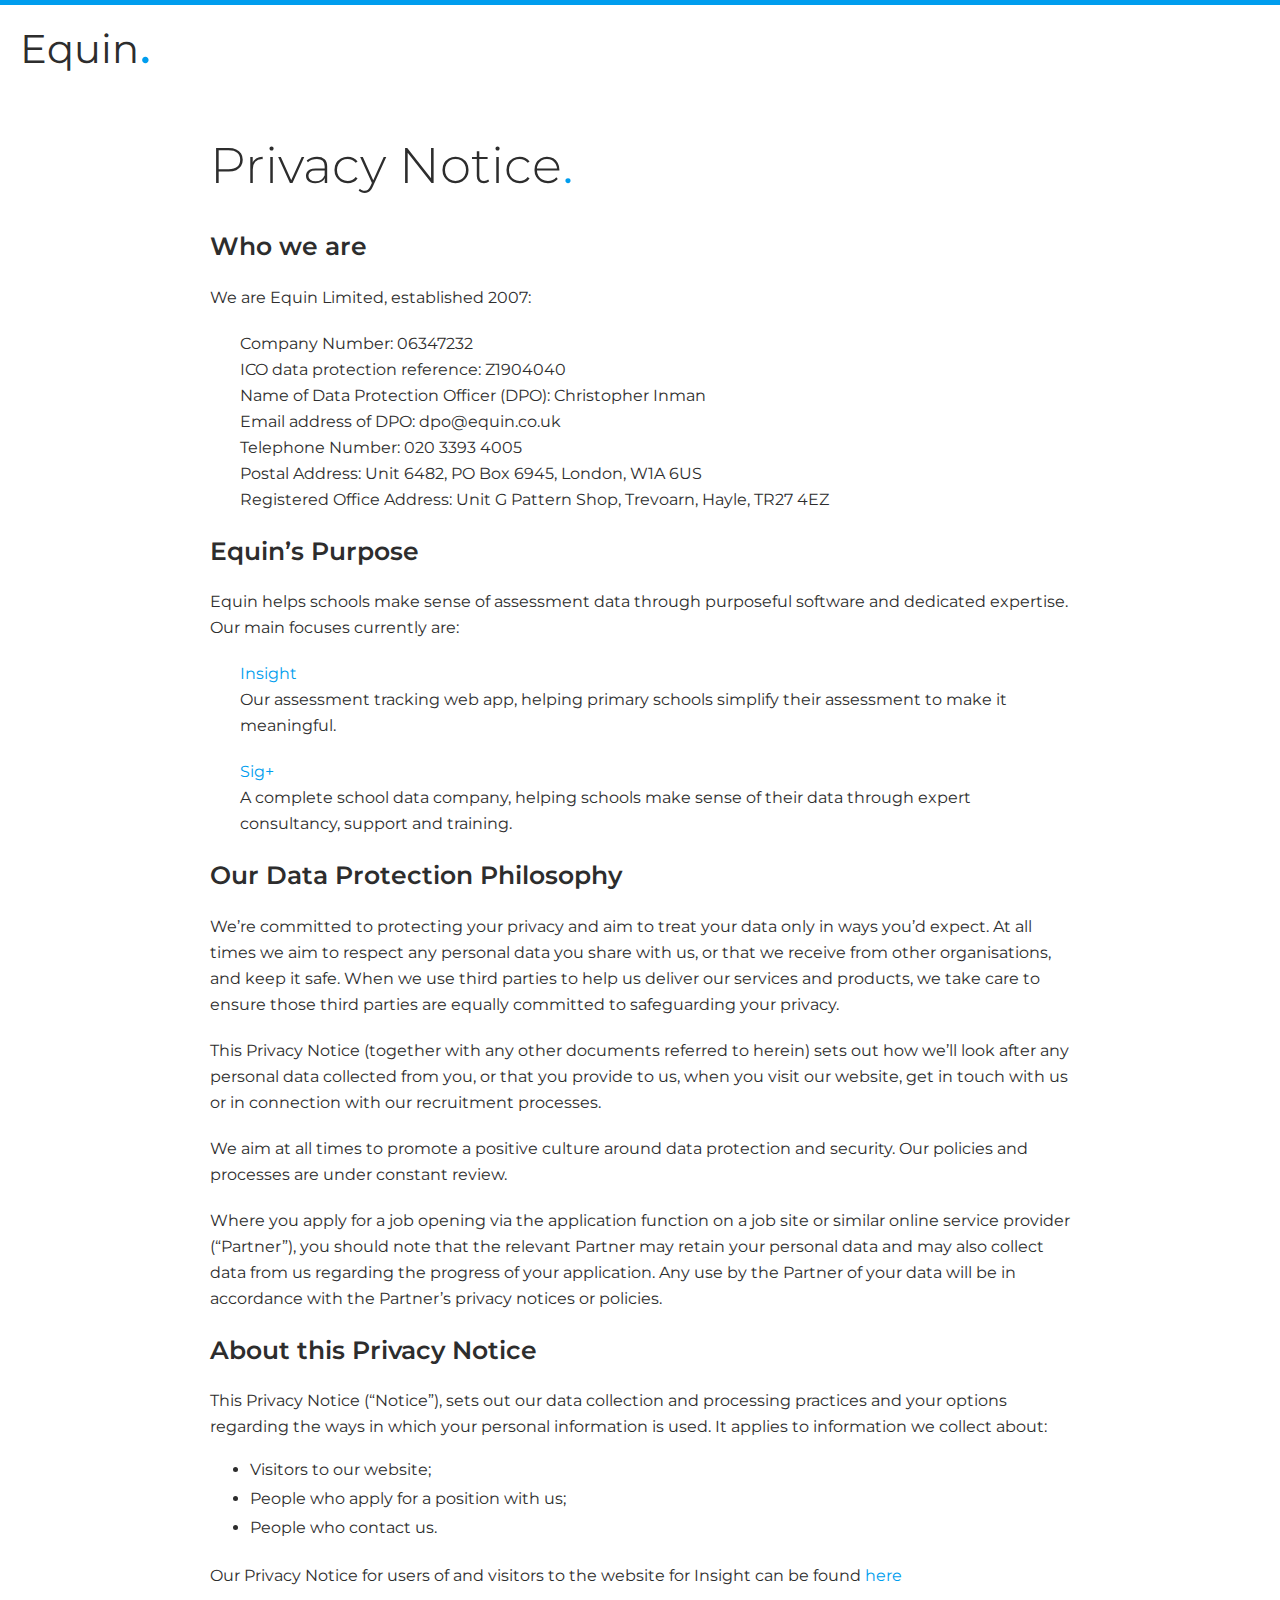
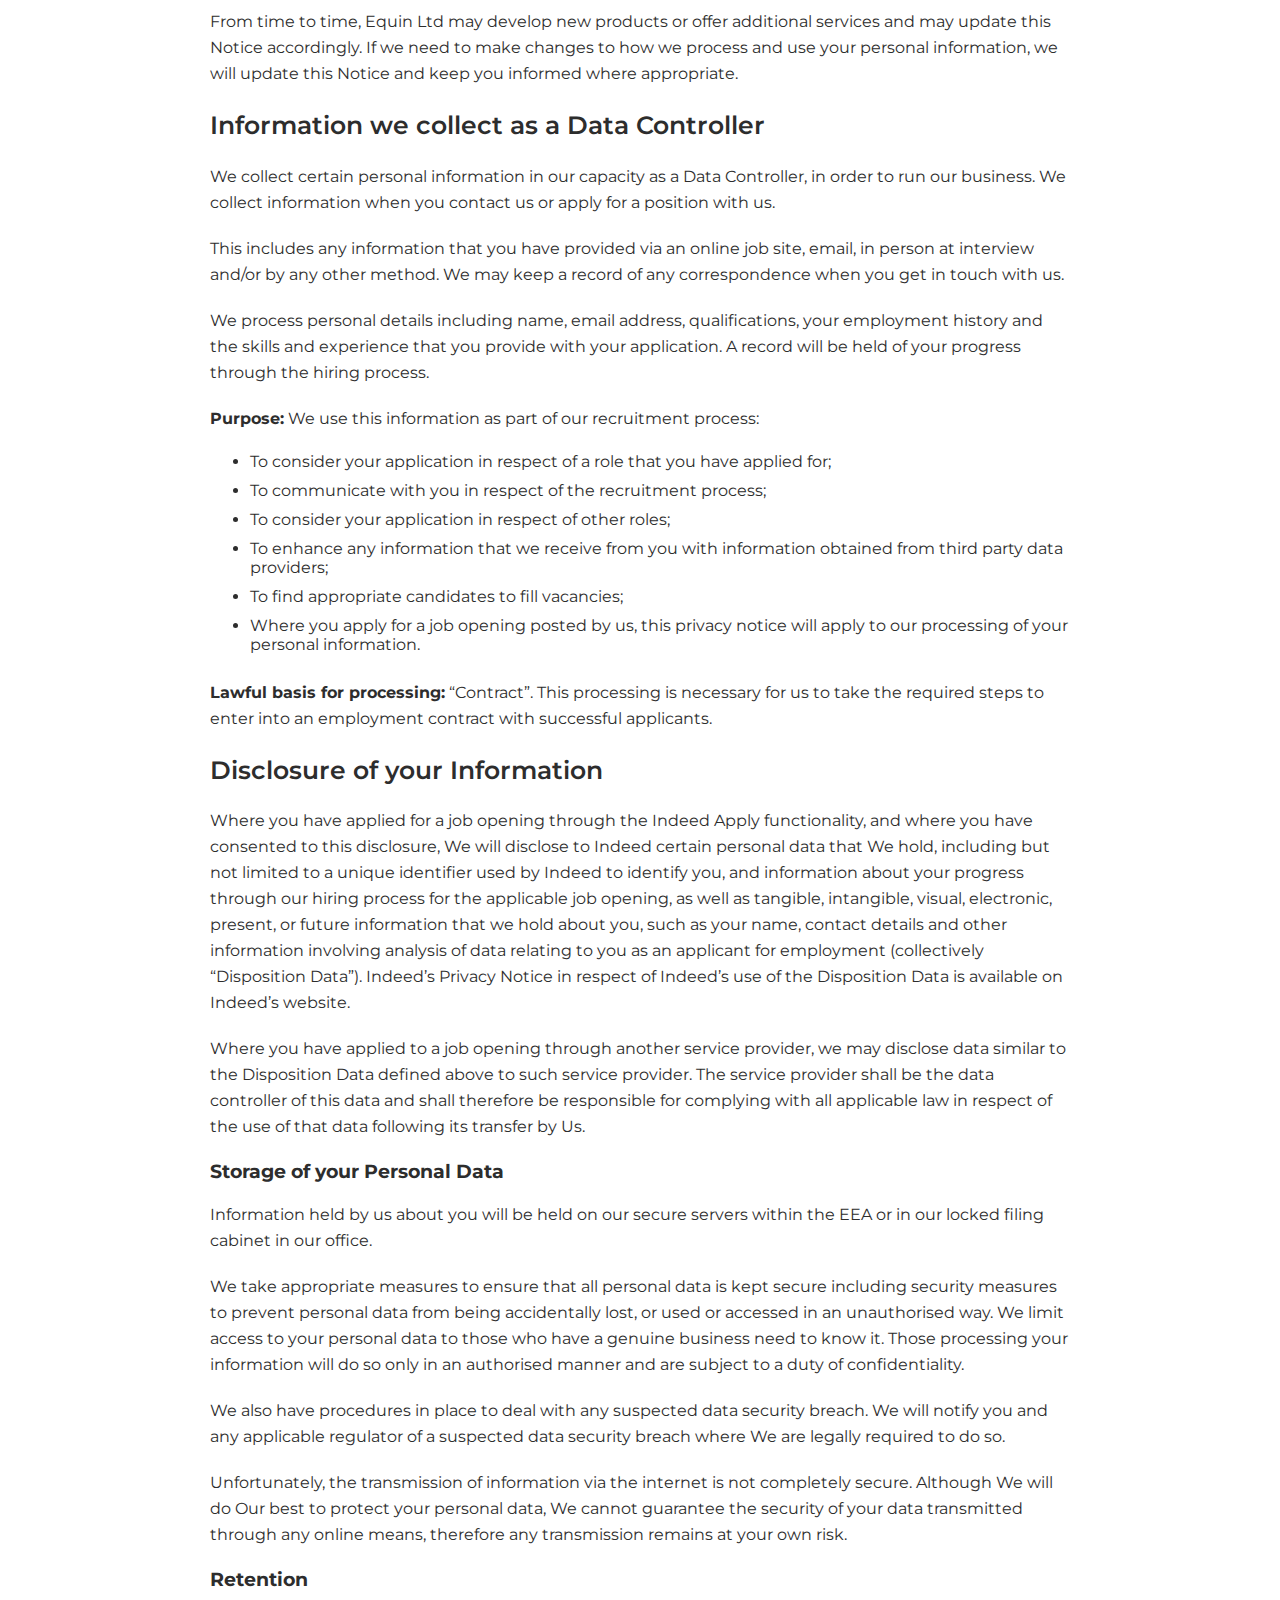
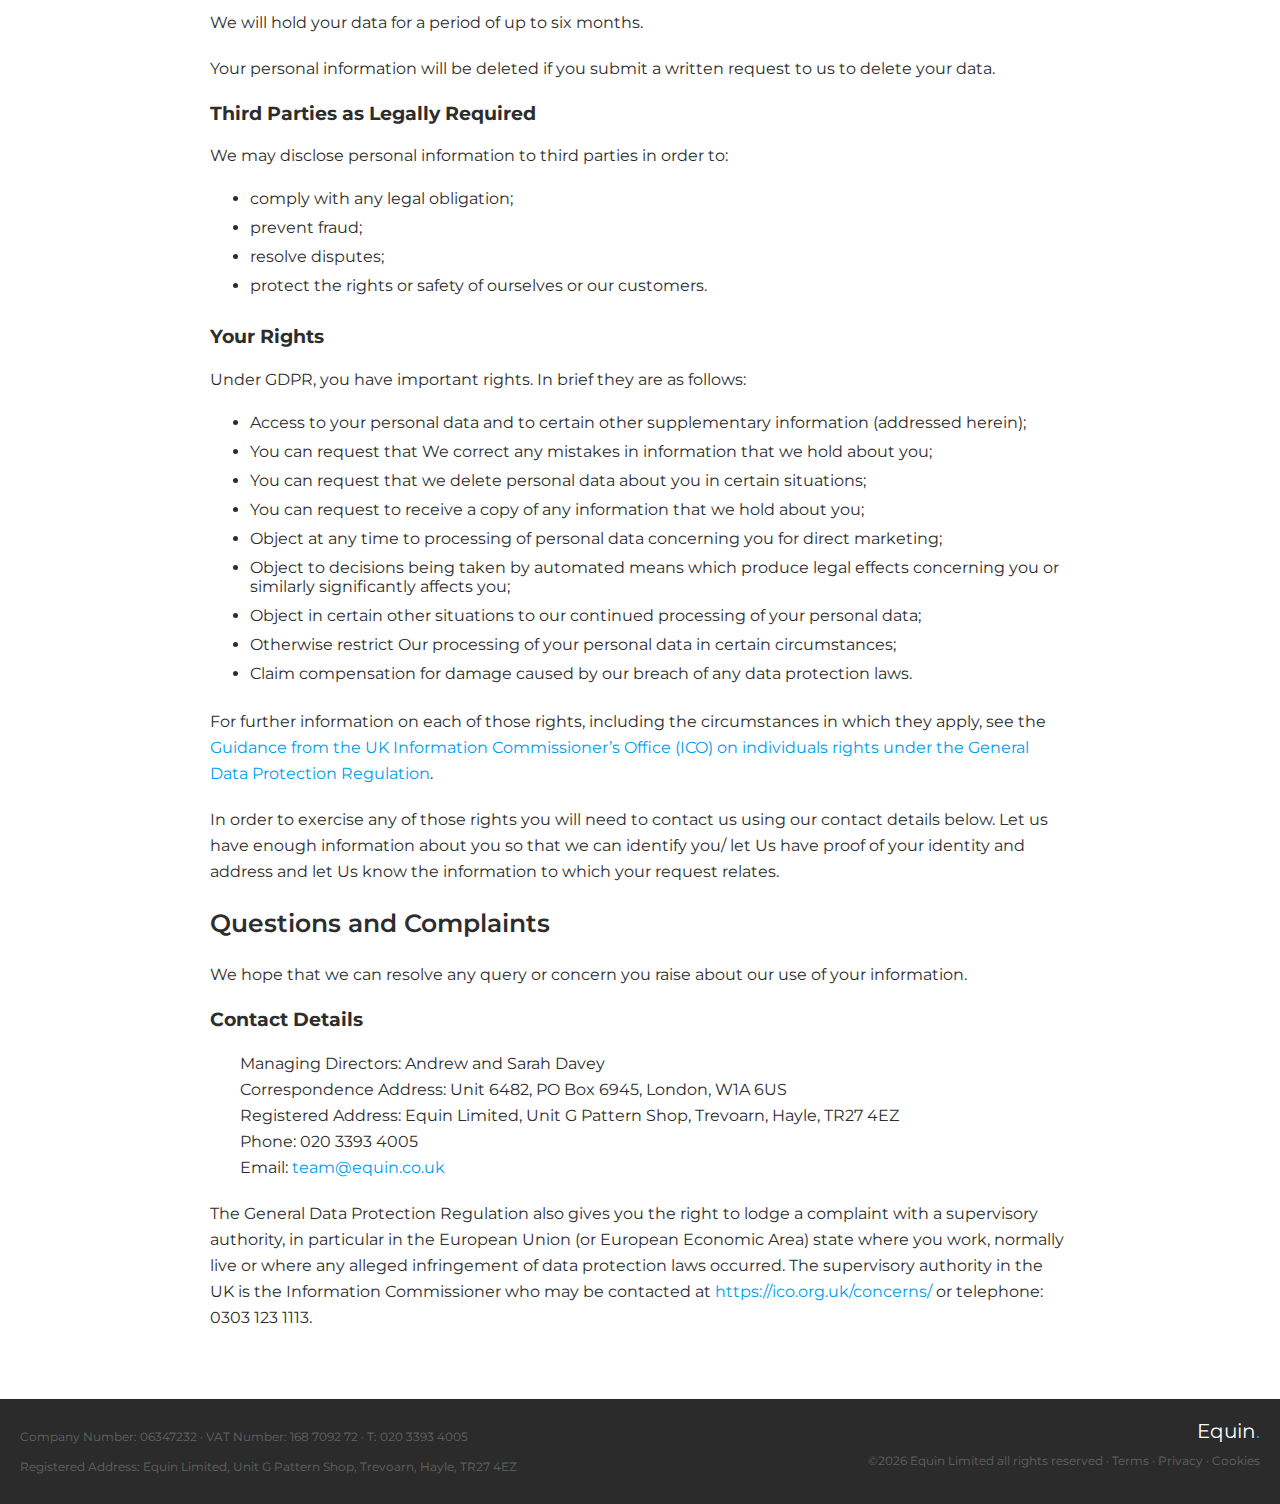
==== commit 87bba878: "Update privacy.html" ====
--- a/privacy.html
+++ b/privacy.html
@@ -195,9 +195,9 @@
 					<p style="margin-left: 30px;">
 						Managing Directors: Andrew and Sarah Davey<br />
 						Correspondence Address: Unit 6482, PO Box 6945, London, W1A 6US<br />
-						Registered Address: Unit 7 Plantation Store, Foundry Lane, Hayle, Cornwall, TR27 4HD<br />
+						Registered Address: Equin Limited, Unit G Pattern Shop, Trevoarn, Hayle, TR27 4EZ<br />
 						Phone: 020 3393 4005<br />
-						Email: <a href="mailto:team@equin.co.uk">team@equin.co</a>
+						Email: <a href="mailto:team@equin.co.uk">team@equin.co.uk</a>
 					<p>
 						The General Data Protection Regulation also gives you the right to lodge a complaint with a supervisory authority, in particular in the European Union (or European Economic Area) state where you work, normally live or where any alleged infringement of data protection laws occurred. The supervisory authority in the UK is the Information Commissioner who may be contacted at <a target="_blank" href="https://ico.org.uk/concerns/">https://ico.org.uk/concerns/</a> or telephone: 0303 123 1113.
 					</p>
